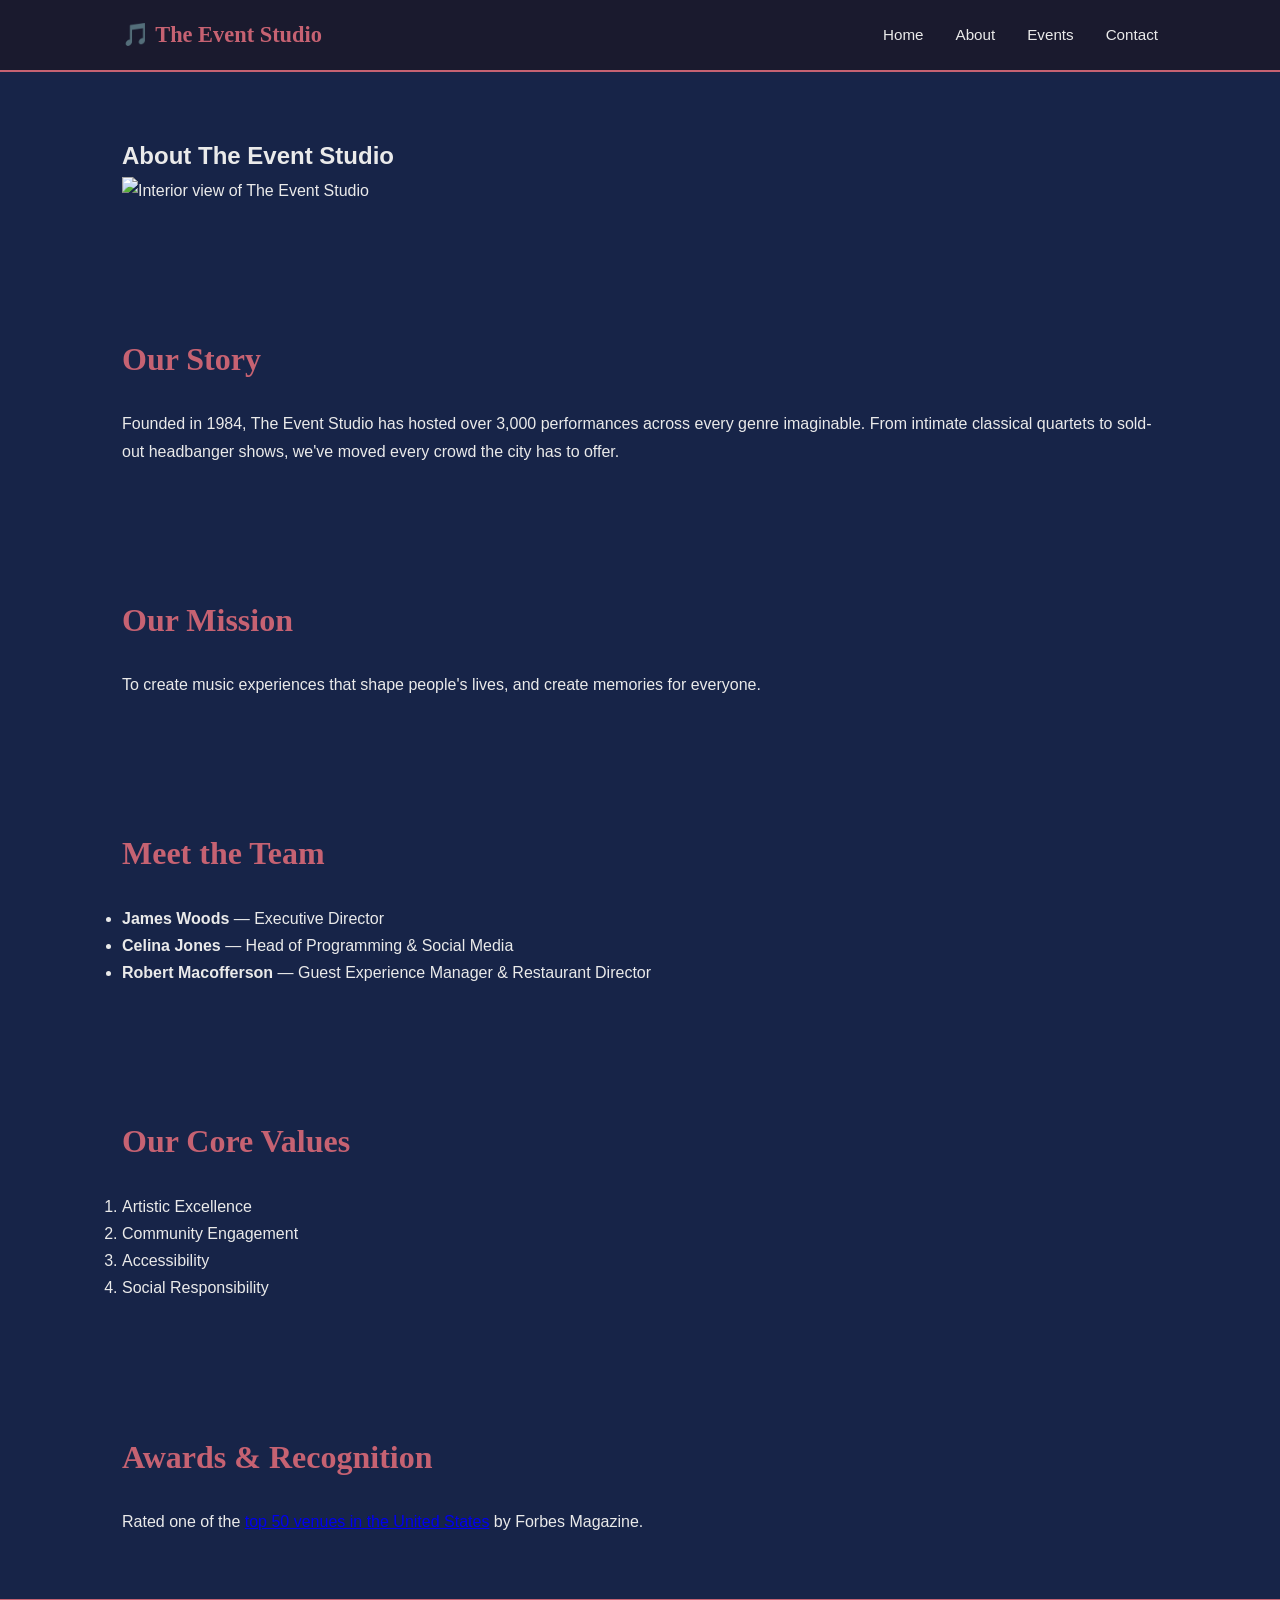
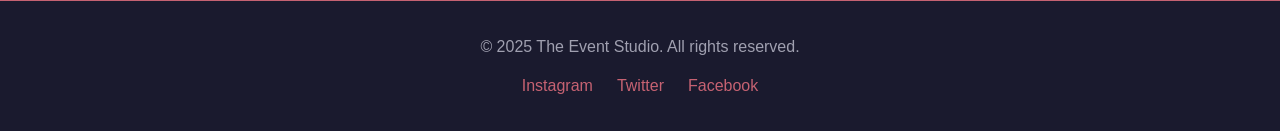
==== about.html @ 07dc0493 "added interior event studio photo and also social links css to footer" ====
<!DOCTYPE html>
<html lang="en">
<head>
  <meta charset="UTF-8" />
  <meta name="viewport" content="width=device-width, initial-scale=1.0" />
  <title>The Event Studio — Home</title>
  <link rel="stylesheet" href="styles.css" />
</head>
<body>

    <!-- Navigation -->
    <header>
    <nav>
      <div class="logo">🎵 The Event Studio</div>
      <ul class="nav-links">
        <li><a href="index.html">Home</a></li>
        <li><a href="about.html">About</a></li>
        <li><a href="events.html">Events</a></li>
        <li><a href="events.html#contact">Contact</a></li>  
      </ul>
    </nav>
  </header>

  <main>

   <!-- About Hero Section -->
    <section id="about-hero">
    <h1>About The Event Studio</h1>
    <img src="images/interior.html" alt="Interior view of The Event Studio" width="800" />
   </section>

   <!-- Our Story Section -->
   <section id="history">
    <h2>Our Story</h2>
    <p>Founded in 1984, The Event Studio has hosted over 3,000 performances across every genre imaginable. From intimate classical quartets to sold-out headbanger shows, we've moved every crowd the city has to offer.</p>
   </section>

   <!-- Mission Section -->
   <section id="mission">
    <h2>Our Mission</h2>
    <p>To create music experiences that shape people's lives, and create memories for everyone.</p>
  </section>

    <!-- Team Section -->
    <section id="team">
    <h2>Meet the Team</h2>
    <ul>
      <li><strong>James Woods</strong> — Executive Director</li>
      <li><strong>Celina Jones</strong> — Head of Programming & Social Media</li>
      <li><strong>Robert Macofferson</strong> — Guest Experience Manager & Restaurant Director</li>
    </ul>
  </section>

  <!-- Core Values Section -->
  <section id="values">
    <h2>Our Core Values</h2>
    <ol>
      <li>Artistic Excellence</li>
      <li>Community Engagement</li>
      <li>Accessibility</li>
      <li>Social Responsibility</li>
    </ol>
  </section>

  <!-- Awards & Recognition Section -->
  <section>
    <h2>Awards & Recognition</h2>
    <p>Rated one of the <a href="https://www.forbes.com" target="_blank">top 50 venues in the United States</a> by Forbes Magazine.</p>
  </section>

  </main>

    <!-- Footer -->
  <footer>
    <p>&copy; 2025 The Event Studio. All rights reserved.</p>
    <div class="social-links">
      <a href="https://instagram.com" target="_blank">Instagram</a>
      <a href="https://twitter.com" target="_blank">Twitter</a>
      <a href="https://facebook.com" target="_blank">Facebook</a>
    </div>
  </footer>

</body>
</html>
---- styles.css ----
*, *::before, *::after {
  box-sizing: border-box;
  margin: 0;
  padding: 0;
}

:root {
  --color-primary: #1a1a2e;    
  --color-accent: #c66272;     
  --color-bg: #172448;
  --color-surface: #0f3460;
  --color-text: #eaeaea;
  --color-muted: #a0a0b0;
  --font-heading: 'Georgia', serif;
  --font-body: 'Segoe UI', sans-serif;
  --radius: 8px;
  --max-width: 1100px;
}

body {
  font-family: var(--font-body);
  background-color: var(--color-bg);
  color: var(--color-text);
  line-height: 1.7;
}

header {
  background-color: var(--color-primary);
  position: sticky;
  top: 0;
  z-index: 100;
  border-bottom: 2px solid var(--color-accent);
}

nav {
  max-width: var(--max-width);
  margin: 0 auto;
  padding: 1rem 2rem;
  display: flex;           
  justify-content: space-between;
  align-items: center;
}   

.logo {
  font-family: var(--font-heading);
  font-size: 1.4rem;
  color: var(--color-accent);
  font-weight: bold;
}   

.nav-links {
  list-style: none;
  display: flex;
  gap: 2rem;
}

.nav-links a {
  color: var(--color-text);
  text-decoration: none;
  font-size: 0.95rem;
  transition: color 0.3s;
}

.nav-links a:hover {
  color: var(--color-accent);
}

#hero {
  background-image: url('images/hero-hq.webp');
  background-size: cover;
  background-position: center;
  min-height: 85vh;
  width: 100%;
  max-width: 100%;
  margin: 0;
  padding: 0;
  display: flex;
  align-items: center;
  justify-content: center;
  text-align: center;
  position: relative;
}


/* Dark overlay for better text contrast */
#hero::before {
  content: '';
  position: absolute;
  inset: 0;
  background: rgba(0, 0, 0, 0.55);
}

.hero-content {
  position: relative;   /* content sits above the overlay */
  z-index: 1;
  padding: 2rem;
}

.hero-content h1 {
  font-family: var(--font-heading);
  font-size: clamp(2rem, 5vw, 4rem);  /* responsive font size */
  margin-bottom: 1rem;
}

.hero-content p {
  font-size: 1.25rem;
  color: var(--color-muted);
  margin-bottom: 2rem;
}

.btn {
  display: inline-block;
  padding: 0.75rem 2rem;
  background-color: var(--color-accent);
  color: #fff;
  text-decoration: none;
  border: none;
  border-radius: var(--radius);
  font-size: 1rem;
  cursor: pointer;
  transition: background-color 0.3s, transform 0.2s;
}

.btn:hover {
  background-color: #c73652;
  transform: translateY(-2px);   /* lift effect on hover */
}

.btn-outline {
  background-color: transparent;
  border: 2px solid var(--color-accent);
  color: var(--color-accent);
}

.btn-outline:hover {
  background-color: var(--color-accent);
  color: #fff;
}

section {
  max-width: var(--max-width);
  margin: 0 auto;
  padding: 4rem 2rem;
}

section h2 {
  font-family: var(--font-heading);
  font-size: 2rem;
  margin-bottom: 1.5rem;
  color: var(--color-accent);
}

.event-list {
  list-style: none;
  display: flex;
  flex-direction: column;
  gap: 0.75rem;
  margin-bottom: 2rem;
}

.event-list li {
  background-color: var(--color-surface);
  padding: 1rem 1.5rem;
  border-radius: var(--radius);
  border-left: 4px solid var(--color-accent);
  transition: transform 0.2s;
}

.event-list li:hover {
  transform: translateX(6px);
}

table {
  width: 100%;
  border-collapse: collapse;
  margin-top: 1rem;
}

th, td {
  padding: 0.85rem 1.25rem;
  text-align: left;
  border-bottom: 1px solid var(--color-surface);
}

th {
  background-color: var(--color-accent);
  color: #fff;
  font-weight: bold;
}

tr:nth-child(even) {
  background-color: rgba(255, 255, 255, 0.04);
}

tr:hover {
  background-color: rgba(233, 69, 96, 0.1);  
}

form {
  display: flex;
  flex-direction: column;
  gap: 1rem;
  max-width: 600px;
  justify-content: center;
}

label {
  font-size: 0.9rem;
  color: var(--color-muted);
}

input, textarea {
  width: 100%;
  padding: 0.75rem 1rem;
  background-color: var(--color-surface);
  border: 1px solid rgba(255,255,255,0.1);
  border-radius: var(--radius);
  color: var(--color-text);
  font-size: 1rem;
  transition: border-color 0.3s;
}

input:focus, textarea:focus {    
  outline: none;
  border-color: var(--color-accent);
}

footer {
  background-color: var(--color-primary);
  text-align: center;
  padding: 2rem;
  border-top: 2px solid var(--color-accent);
  color: var(--color-muted);
}


.social-links {
  display: flex;
  justify-content: center;
  gap: 1.5rem;
  margin-top: 0.75rem;
}

.social-links a {
  color: var(--color-accent);
  text-decoration: none;
  transition: opacity 0.3s;
}

.social-links a:hover {
  opacity: 0.7;
}
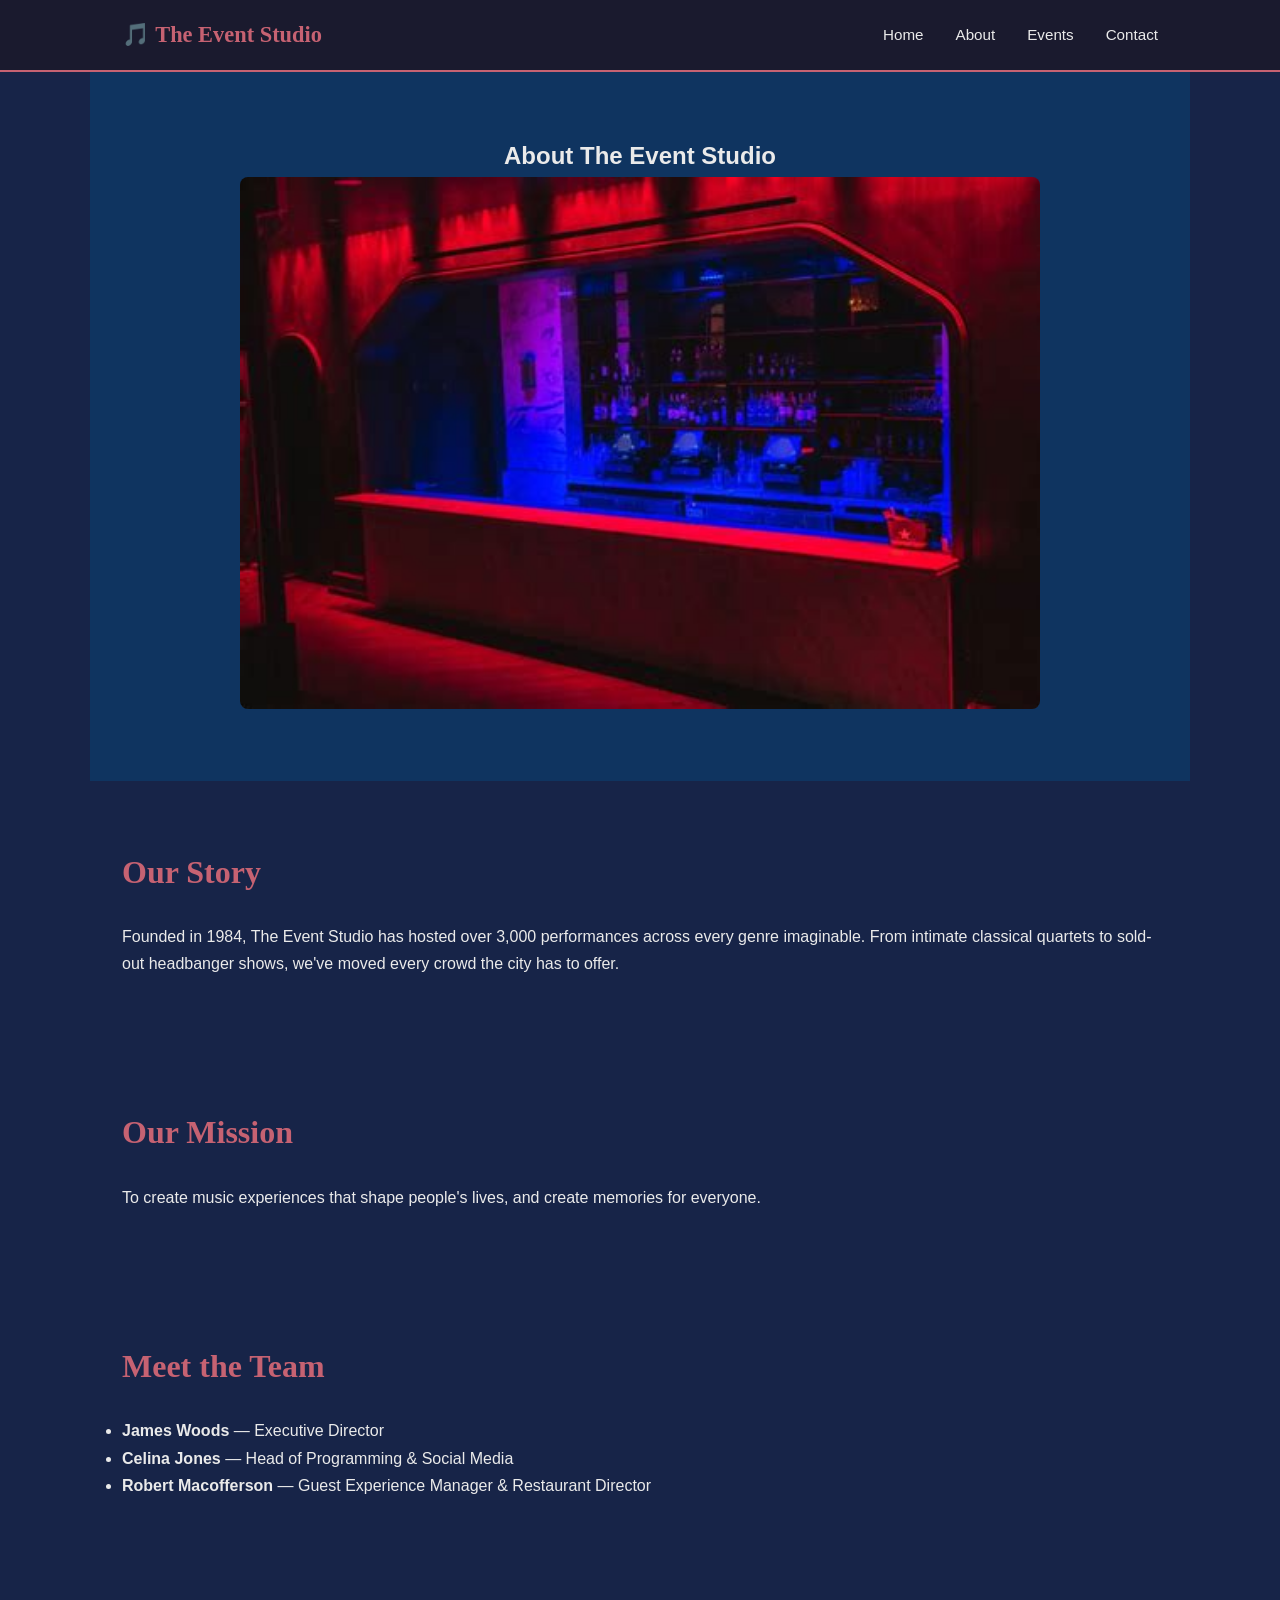
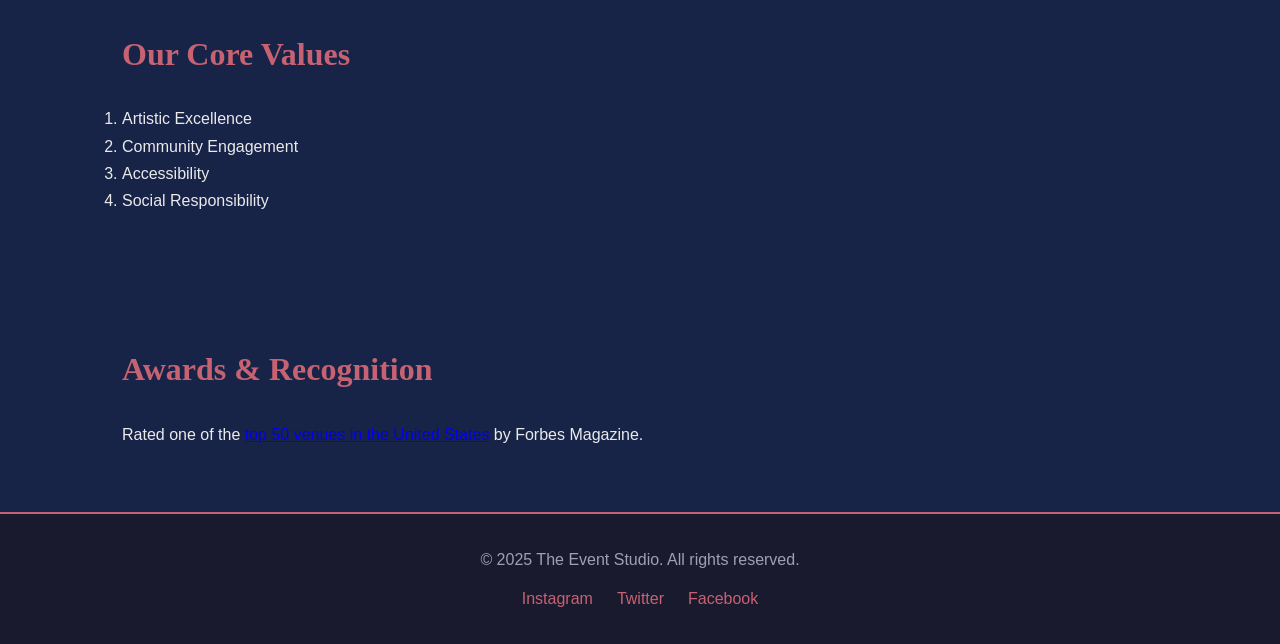
==== commit 090c97e5: "added hamburger button" ====
--- a/about.html
+++ b/about.html
@@ -12,6 +12,13 @@
     <header>
     <nav>
       <div class="logo">🎵 The Event Studio</div>
+
+    <button class="ham-btn" id="ham-btn" aria-label="Toggle navigation" aria-expanded="false">
+      <span></span>
+      <span></span>
+      <span></span>
+    </button>
+
       <ul class="nav-links">
         <li><a href="index.html">Home</a></li>
         <li><a href="about.html">About</a></li>
@@ -26,7 +33,7 @@
    <!-- About Hero Section -->
     <section id="about-hero">
     <h1>About The Event Studio</h1>
-    <img src="images/interior.html" alt="Interior view of The Event Studio" width="800" />
+    <img src="images/interior.jpg" alt="Interior view of The Event Studio" width="800" />
    </section>
 
    <!-- Our Story Section -->
--- a/styles.css
+++ b/styles.css
@@ -65,6 +65,27 @@
   color: var(--color-accent);
 }
 
+.ham-btn {
+  display: none;
+  flex-direction: column;
+  justify-content: center;
+  gap: 5px;
+  background: none;
+  border: none;
+  cursor: pointer;
+  padding: 6px;
+}
+
+.ham-btn span {
+  display: block;
+  width: 24px;
+  height: 2px;
+  background-color: var(--color-text);
+  border-radius: 2px;
+  transition: transform 0.3s ease, opacity 0.3s ease;
+}
+
+
 #hero {
   background-image: url('images/hero-hq.webp');
   background-size: cover;
@@ -102,6 +123,18 @@
   margin-bottom: 1rem;
 }
 
+#about-hero {
+  background-color: var(--color-surface);
+  padding: 4rem 2rem;
+  text-align: center;
+}
+
+#about-hero img {
+  max-width: 100%;
+  height: auto;
+  border-radius: var(--radius);
+}
+
 .hero-content p {
   font-size: 1.25rem;
   color: var(--color-muted);
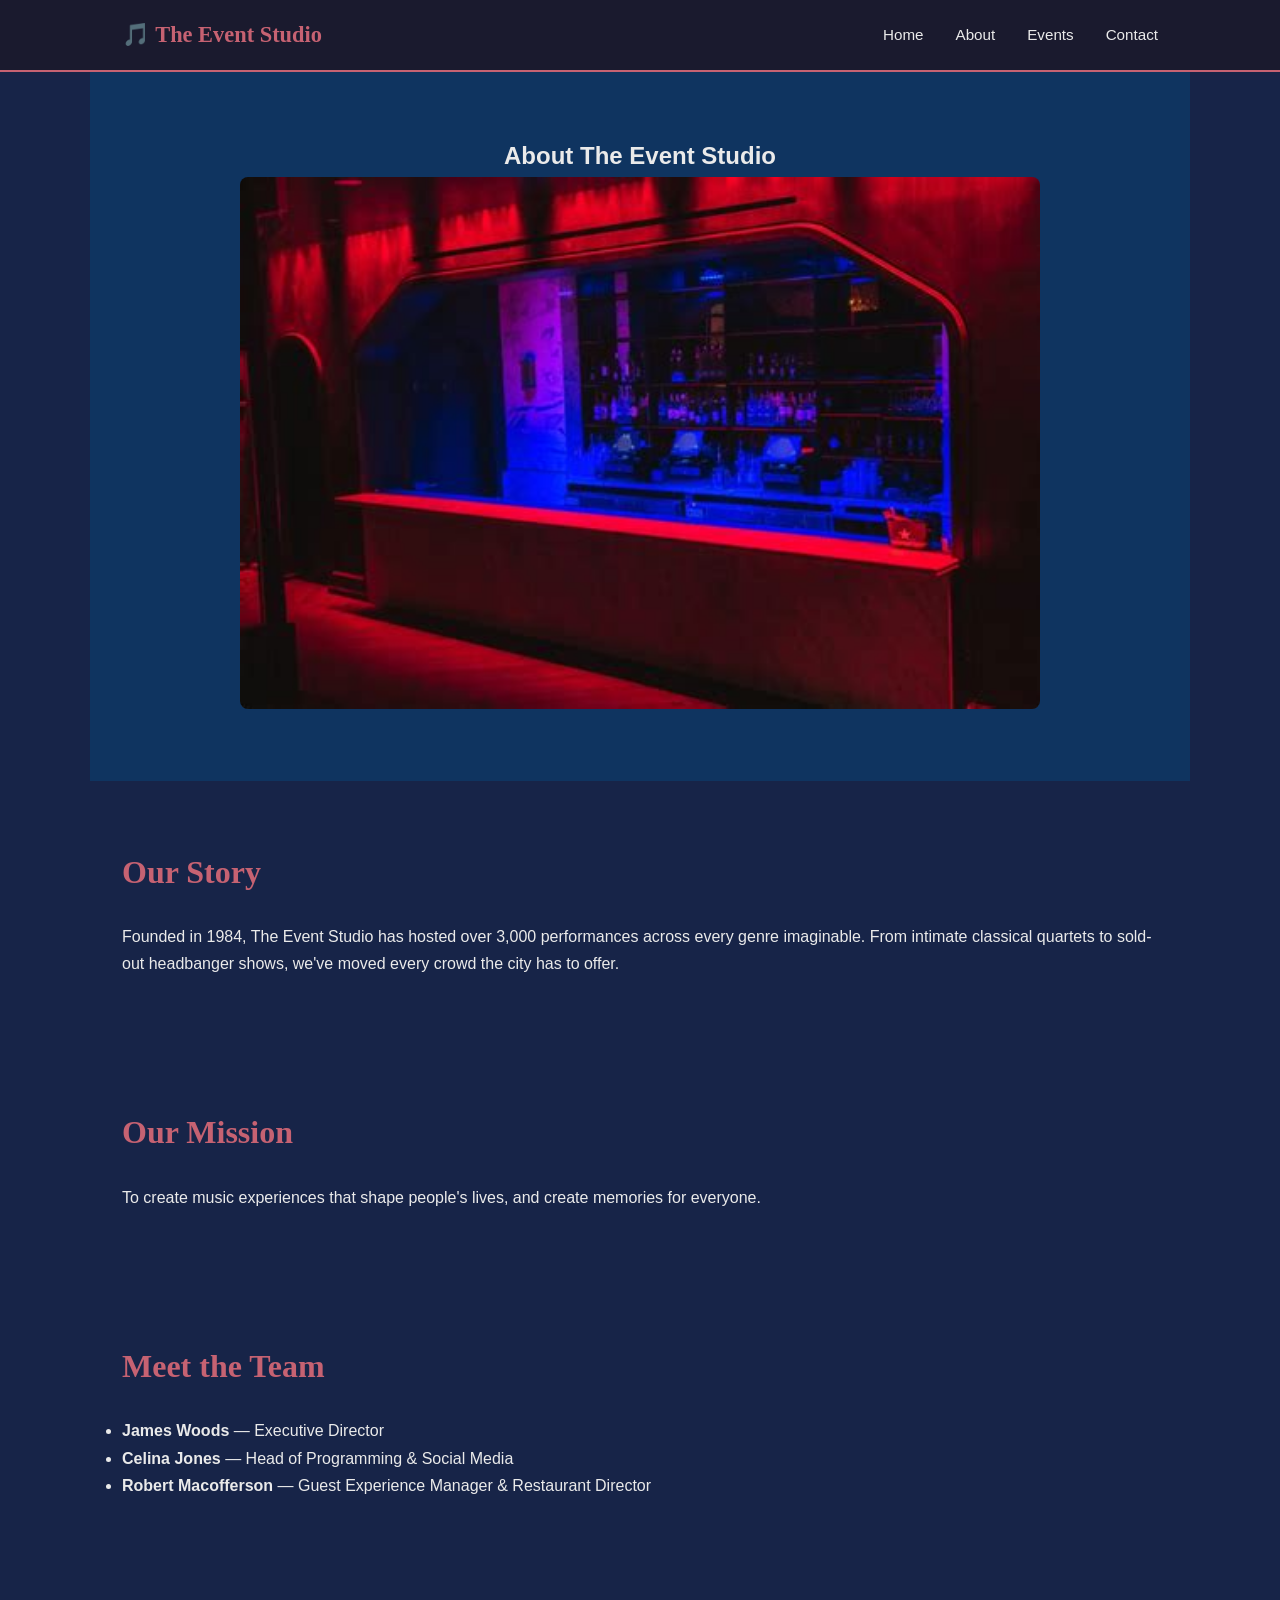
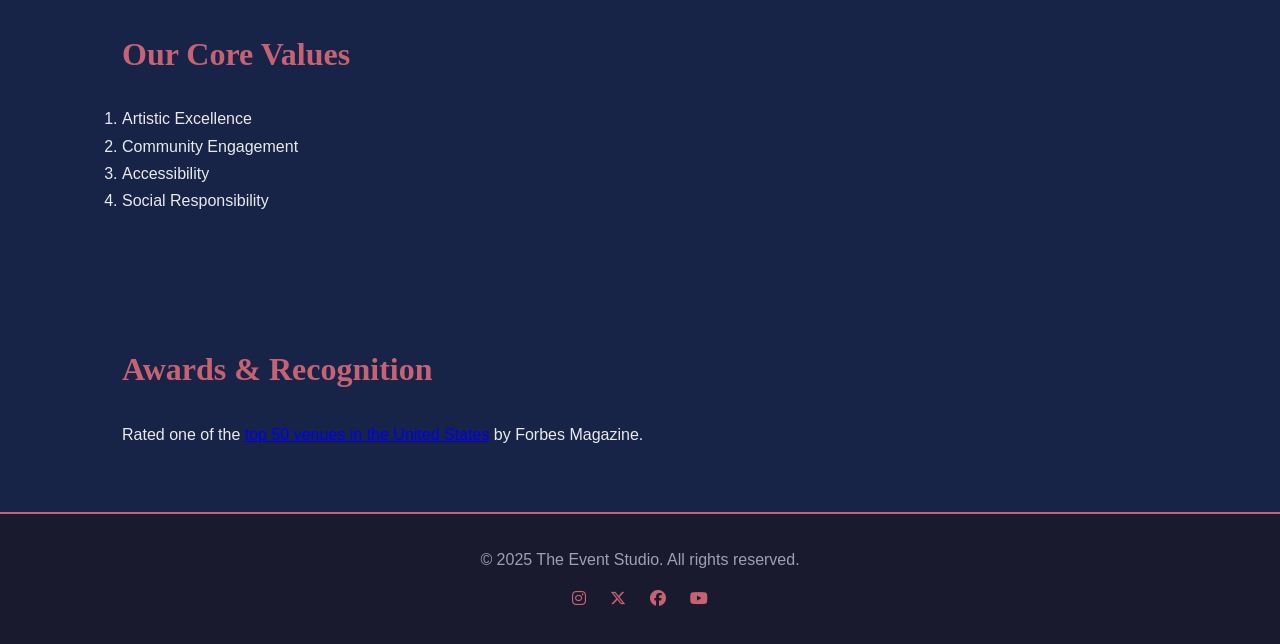
==== commit 9fbbd821: "updated footer links" ====
--- a/about.html
+++ b/about.html
@@ -5,6 +5,7 @@
   <meta name="viewport" content="width=device-width, initial-scale=1.0" />
   <title>The Event Studio — Home</title>
   <link rel="stylesheet" href="styles.css" />
+  <link rel="stylesheet" href="https://cdnjs.cloudflare.com/ajax/libs/font-awesome/6.4.0/css/all.min.css" />
 </head>
 <body>
 
@@ -81,11 +82,21 @@
   <footer>
     <p>&copy; 2025 The Event Studio. All rights reserved.</p>
     <div class="social-links">
-      <a href="https://instagram.com" target="_blank">Instagram</a>
-      <a href="https://twitter.com" target="_blank">Twitter</a>
-      <a href="https://facebook.com" target="_blank">Facebook</a>
+      <a href="https://instagram.com" target="_blank" aria-label="Instagram">
+      <i class="fa-brands fa-instagram"></i>
+    </a>
+    <a href="https://twitter.com" target="_blank" aria-label="Twitter">
+      <i class="fa-brands fa-x-twitter"></i>
+    </a>
+    <a href="https://facebook.com" target="_blank" aria-label="Facebook">
+      <i class="fa-brands fa-facebook"></i>
+    </a>
+    <a href="https://youtube.com" target="_blank" aria-label="YouTube">
+      <i class="fa-brands fa-youtube"></i>
+    </a>
     </div>
   </footer>
 
+    <script src="script.js"></script>
 </body>
 </html>
--- a/styles.css
+++ b/styles.css
@@ -85,6 +85,16 @@
   transition: transform 0.3s ease, opacity 0.3s ease;
 }
 
+.ham-btn.open span:nth-child(1) {
+  transform: translateY(7px) rotate(45deg);
+}
+.ham-btn.open span:nth-child(2) {
+  opacity: 0;
+}
+.ham-btn.open span:nth-child(3) {
+  transform: translateY(-7px) rotate(-45deg);
+}
+
 
 #hero {
   background-image: url('images/hero-hq.webp');
@@ -283,3 +293,96 @@
 .social-links a:hover {
   opacity: 0.7;
 }
+
+@media (max-width: 900px) {
+  .ham-btn {
+    display: flex;  
+  }
+
+  .nav-links {
+    display: none;          
+    flex-direction: column;
+    width: 100%;
+    background-color: var(--color-surface);
+    padding: 1rem 2rem 1.5rem;
+    gap: 0.25rem;
+  }
+
+  .nav-links.open {
+    display: flex;            
+  }
+
+  .nav-links li {
+    border-bottom: 1px solid rgba(255, 255, 255, 0.07);
+  }
+
+  .nav-links li:last-child {
+    border-bottom: none;
+  }
+
+  .nav-links a {
+    display: block;
+    padding: 0.6rem 0;
+    font-size: 1rem;
+  }
+
+  .hero-content h1 {
+    font-size: clamp(1.8rem, 4vw, 3rem);
+  }
+
+  section {
+    padding: 3rem 1.5rem;
+  }
+
+  th, td {
+    padding: 0.7rem 1rem;
+  }
+}
+
+@media (max-width: 600px) {
+  nav {
+    padding: 0.85rem 1rem;    
+  }
+
+  .logo {
+    font-size: 1.1rem;
+  }
+
+  .hero-content h1 {
+    font-size: 1.75rem;
+  }
+
+  .hero-content p {
+    font-size: 1rem;
+  }
+
+  section {
+    padding: 2rem 1rem;
+  }
+
+  section h2 {
+    font-size: 1.5rem;
+  }
+
+  table {
+    font-size: 0.8rem;
+    display: block;
+    overflow-x: auto;
+    white-space: nowrap;
+  }
+
+  th, td {
+    padding: 0.55rem 0.75rem;
+  }
+
+  .btn {
+    width: 100%;
+    text-align: center;
+  }
+
+  form {
+    max-width: 100%;
+  }
+}
+
+
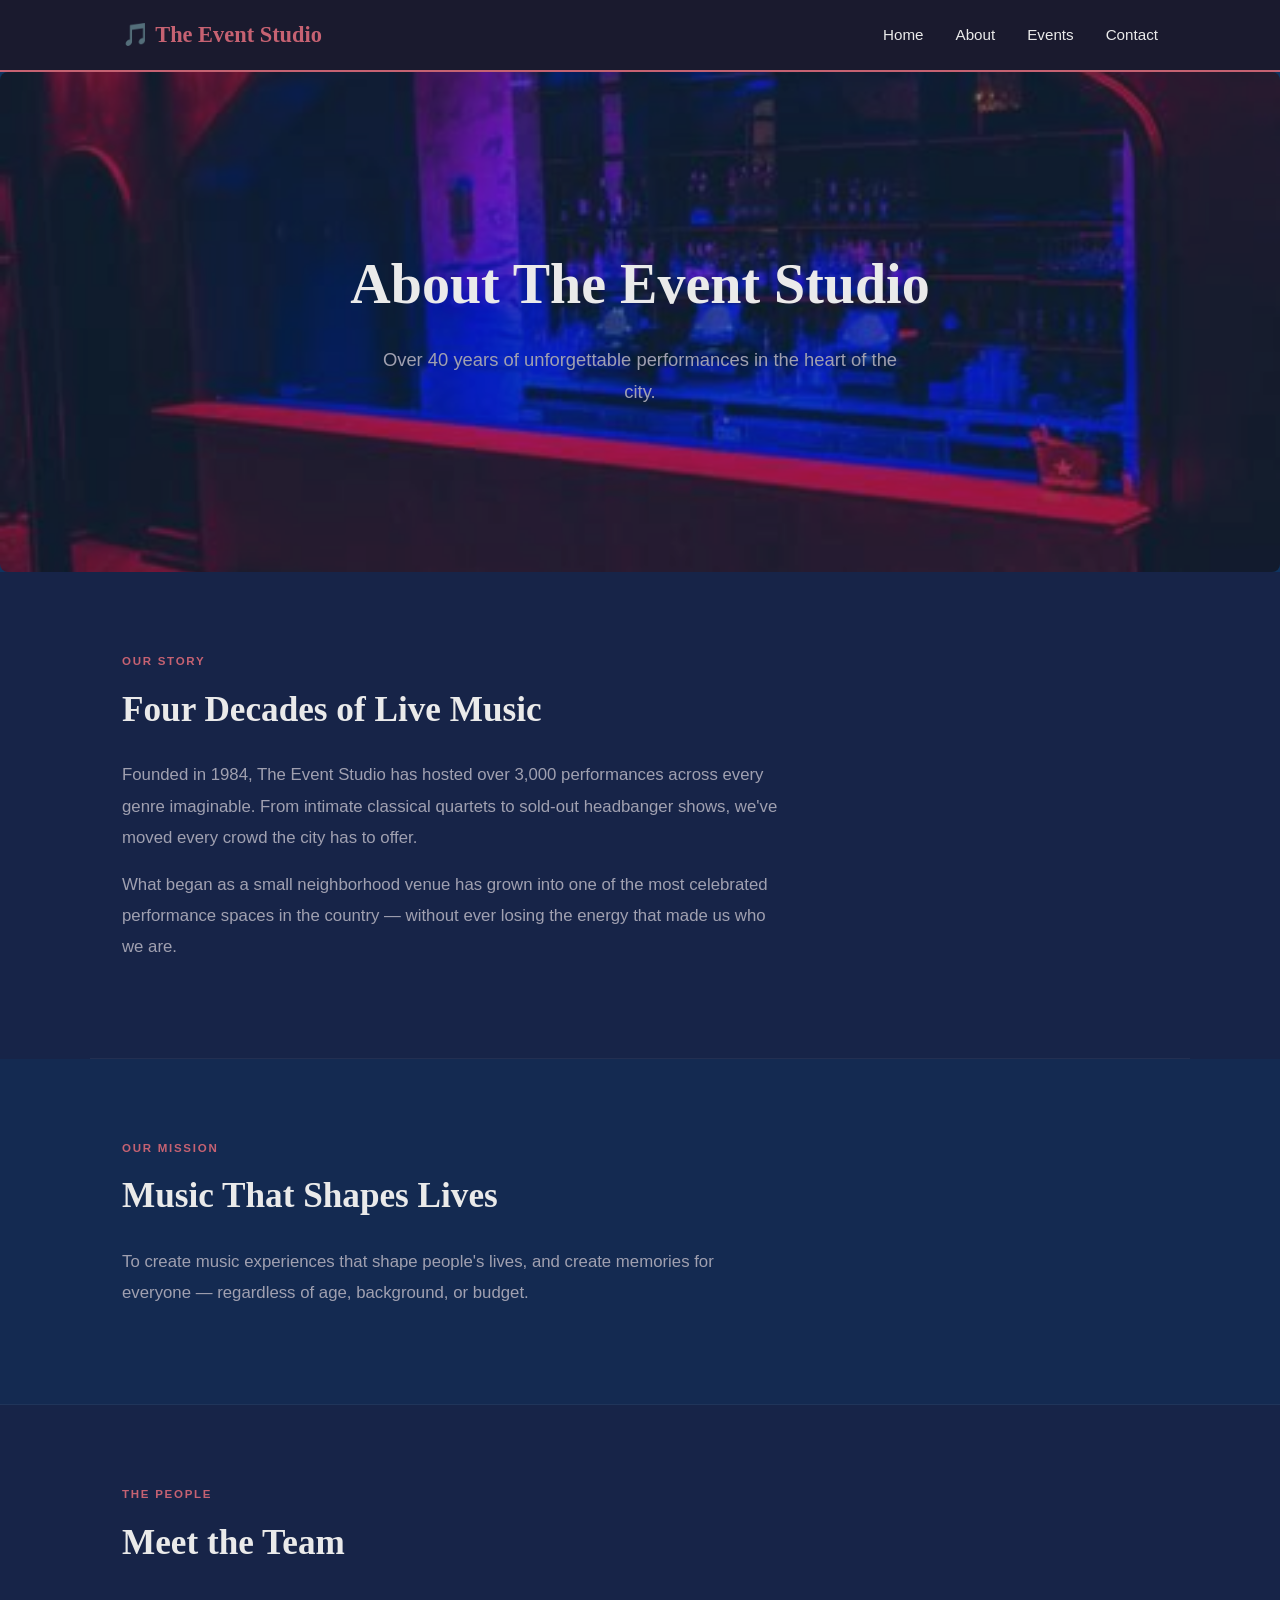
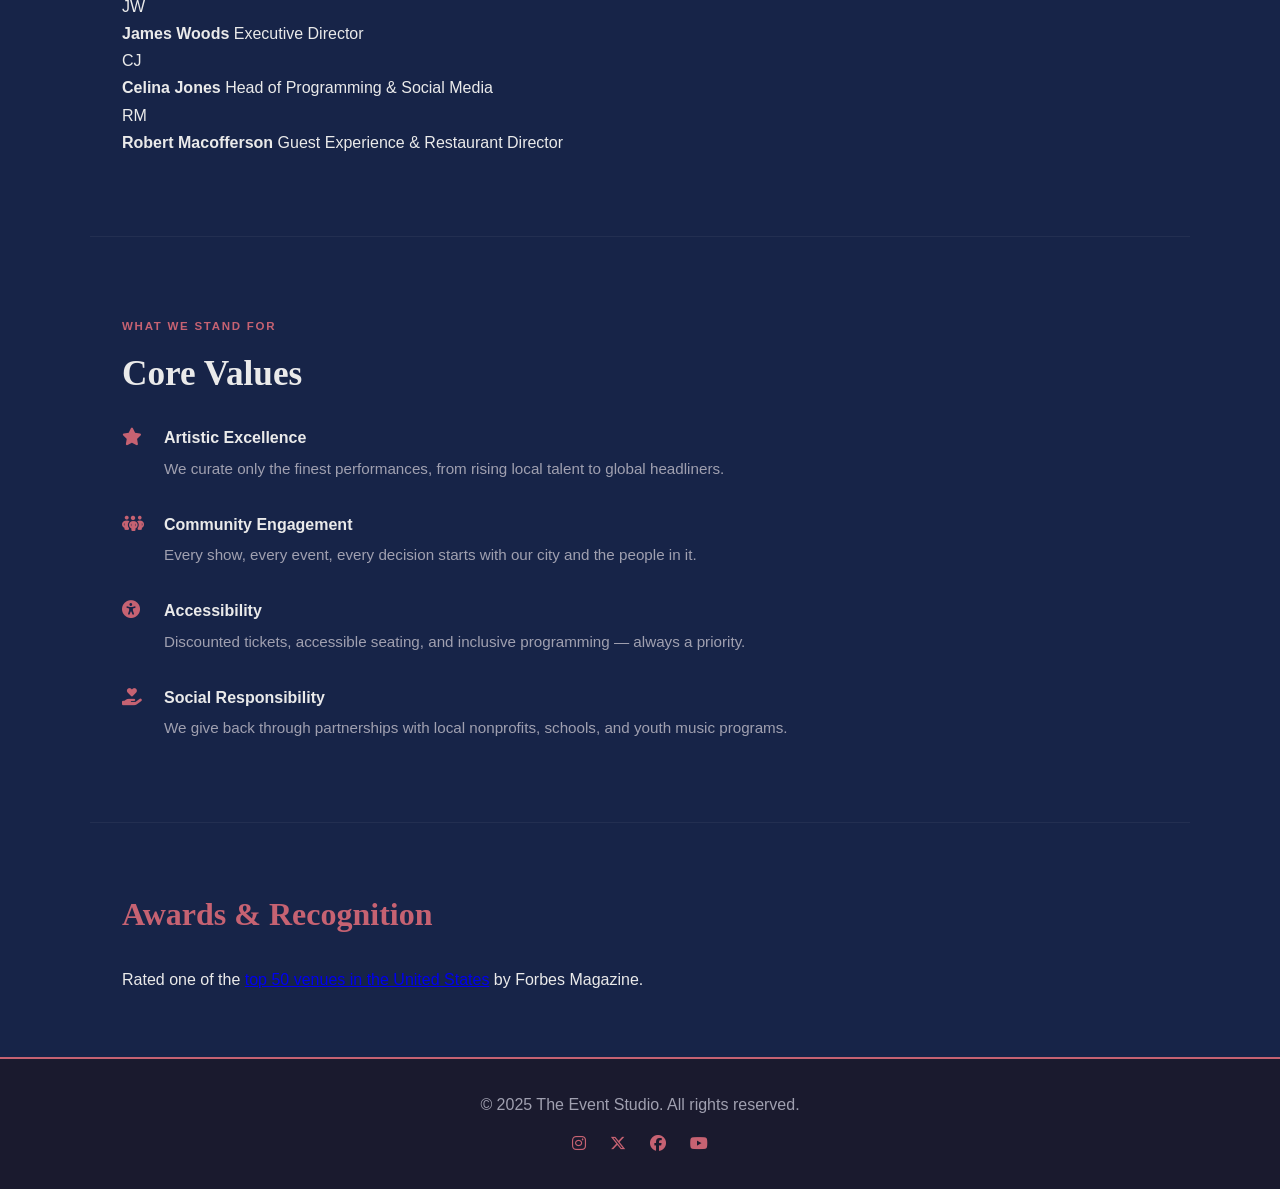
==== commit b2fdba7b: "added about css and html and events page html updates (buttons)" ====
--- a/about.html
+++ b/about.html
@@ -33,42 +33,87 @@
 
    <!-- About Hero Section -->
     <section id="about-hero">
-    <h1>About The Event Studio</h1>
-    <img src="images/interior.jpg" alt="Interior view of The Event Studio" width="800" />
-   </section>
+    <div class="about-hero-text">
+      <h1>About The Event Studio</h1>
+      <p class="about-subtitle">Over 40 years of unforgettable performances in the heart of the city.</p>
+    </div>
+    <img src="images/interior.jpg" alt="Interior view of The Event Studio" />
+    </section>
+
 
    <!-- Our Story Section -->
-   <section id="history">
-    <h2>Our Story</h2>
+   <section id="history" class="about-section">
+    <div class="about-label">Our Story</div>
+    <h2>Four Decades of Live Music</h2>
     <p>Founded in 1984, The Event Studio has hosted over 3,000 performances across every genre imaginable. From intimate classical quartets to sold-out headbanger shows, we've moved every crowd the city has to offer.</p>
+    <p>What began as a small neighborhood venue has grown into one of the most celebrated performance spaces in the country — without ever losing the energy that made us who we are.</p>
    </section>
 
    <!-- Mission Section -->
-   <section id="mission">
-    <h2>Our Mission</h2>
-    <p>To create music experiences that shape people's lives, and create memories for everyone.</p>
-  </section>
+   <section id="mission" class="about-section about-section--accent">
+    <div class="about-label">Our Mission</div>
+    <h2>Music That Shapes Lives</h2>
+    <p>To create music experiences that shape people's lives, and create memories for everyone — regardless of age, background, or budget.</p>
+   </section>
 
     <!-- Team Section -->
-    <section id="team">
+    <section id="team" class="about-section">
+    <div class="about-label">The People</div>
     <h2>Meet the Team</h2>
-    <ul>
-      <li><strong>James Woods</strong> — Executive Director</li>
-      <li><strong>Celina Jones</strong> — Head of Programming & Social Media</li>
-      <li><strong>Robert Macofferson</strong> — Guest Experience Manager & Restaurant Director</li>
-    </ul>
+    <div class="team-grid">
+      <div class="team-card">
+        <div class="team-avatar">JW</div>
+        <strong>James Woods</strong>
+        <span>Executive Director</span>
+      </div>
+      <div class="team-card">
+        <div class="team-avatar">CJ</div>
+        <strong>Celina Jones</strong>
+        <span>Head of Programming & Social Media</span>
+      </div>
+      <div class="team-card">
+        <div class="team-avatar">RM</div>
+        <strong>Robert Macofferson</strong>
+        <span>Guest Experience & Restaurant Director</span>
+      </div>
+    </div>
   </section>
 
   <!-- Core Values Section -->
-  <section id="values">
-    <h2>Our Core Values</h2>
-    <ol>
-      <li>Artistic Excellence</li>
-      <li>Community Engagement</li>
-      <li>Accessibility</li>
-      <li>Social Responsibility</li>
+  <section id="values" class="about-section">
+    <div class="about-label">What We Stand For</div>
+    <h2>Core Values</h2>
+    <ol class="values-list">
+      <li>
+        <i class="fa-solid fa-star"></i>
+        <div>
+          <strong>Artistic Excellence</strong>
+          <p>We curate only the finest performances, from rising local talent to global headliners.</p>
+        </div>
+      </li>
+      <li>
+        <i class="fa-solid fa-people-group"></i>
+        <div>
+          <strong>Community Engagement</strong>
+          <p>Every show, every event, every decision starts with our city and the people in it.</p>
+        </div>
+      </li>
+      <li>
+        <i class="fa-solid fa-universal-access"></i>
+        <div>
+          <strong>Accessibility</strong>
+          <p>Discounted tickets, accessible seating, and inclusive programming — always a priority.</p>
+        </div>
+      </li>
+      <li>
+        <i class="fa-solid fa-hand-holding-heart"></i>
+        <div>
+          <strong>Social Responsibility</strong>
+          <p>We give back through partnerships with local nonprofits, schools, and youth music programs.</p>
+        </div>
+      </li>
     </ol>
-  </section>
+    </section>
 
   <!-- Awards & Recognition Section -->
   <section>
--- a/styles.css
+++ b/styles.css
@@ -339,6 +339,129 @@
   }
 }
 
+#about-hero {
+  padding: 0;
+  max-width: 100%;
+  position: relative;
+  text-align: center;
+  background-color: var(--color-surface);
+}
+
+#about-hero img {
+  width: 100%;
+  max-height: 500px;
+  object-fit: cover;
+  display: block;
+  opacity: 0.6;
+}
+
+.about-hero-text {
+  position: absolute;
+  inset: 0;
+  display: flex;
+  flex-direction: column;
+  align-items: center;
+  justify-content: center;
+  padding: 2rem;
+  z-index: 1;
+}
+
+.about-hero-text h1 {
+  font-family: var(--font-heading);
+  font-size: clamp(2rem, 5vw, 3.5rem);
+  margin-bottom: 0.75rem;
+  color: var(--color-text);
+}
+
+.about-subtitle {
+  font-size: 1.15rem;
+  color: var(--color-muted);
+  max-width: 540px;
+}
+
+.about-section {
+  max-width: var(--max-width);
+  margin: 0 auto;
+  padding: 5rem 2rem;
+  border-bottom: 1px solid rgba(255, 255, 255, 0.05);
+}
+
+.about-section--accent {
+  background-color: rgba(15, 52, 96, 0.4);
+  max-width: 100%;
+  padding-left: calc((100% - var(--max-width)) / 2 + 2rem);
+  padding-right: calc((100% - var(--max-width)) / 2 + 2rem);
+}
+
+.about-label {
+  font-size: 0.72rem;
+  text-transform: uppercase;
+  letter-spacing: 0.15em;
+  color: var(--color-accent);
+  font-weight: bold;
+  margin-bottom: 0.5rem;
+}
+
+.about-section h2 {
+  font-family: var(--font-heading);
+  font-size: clamp(1.6rem, 3vw, 2.2rem);
+  color: var(--color-text);
+  margin-bottom: 1.25rem;
+}
+
+.about-section p {
+  font-size: 1.05rem;
+  color: var(--color-muted);
+  max-width: 660px;
+  line-height: 1.85;
+  margin-bottom: 1rem;
+}
+
+.about-section a {
+  color: var(--color-accent);
+  text-decoration: underline;
+}
+
+/* VALUES LIST */
+.values-list {
+  list-style: none;
+  display: flex;
+  flex-direction: column;
+  gap: 1.75rem;
+  margin-top: 1.25rem;
+  padding: 0;
+}
+
+.values-list li {
+  display: flex;
+  align-items: flex-start;
+  gap: 1.25rem;
+  background: none;
+  border: none;
+  padding: 0;
+}
+
+.values-list i {
+  color: var(--color-accent);
+  font-size: 1.1rem;
+  margin-top: 0.25rem;
+  width: 22px;
+  flex-shrink: 0;
+}
+
+.values-list strong {
+  display: block;
+  font-size: 1rem;
+  color: var(--color-text);
+  margin-bottom: 0.2rem;
+}
+
+.values-list p {
+  margin: 0;
+  font-size: 0.95rem;
+  max-width: 100%;
+}
+
 @media (max-width: 600px) {
   nav {
     padding: 0.85rem 1rem;    
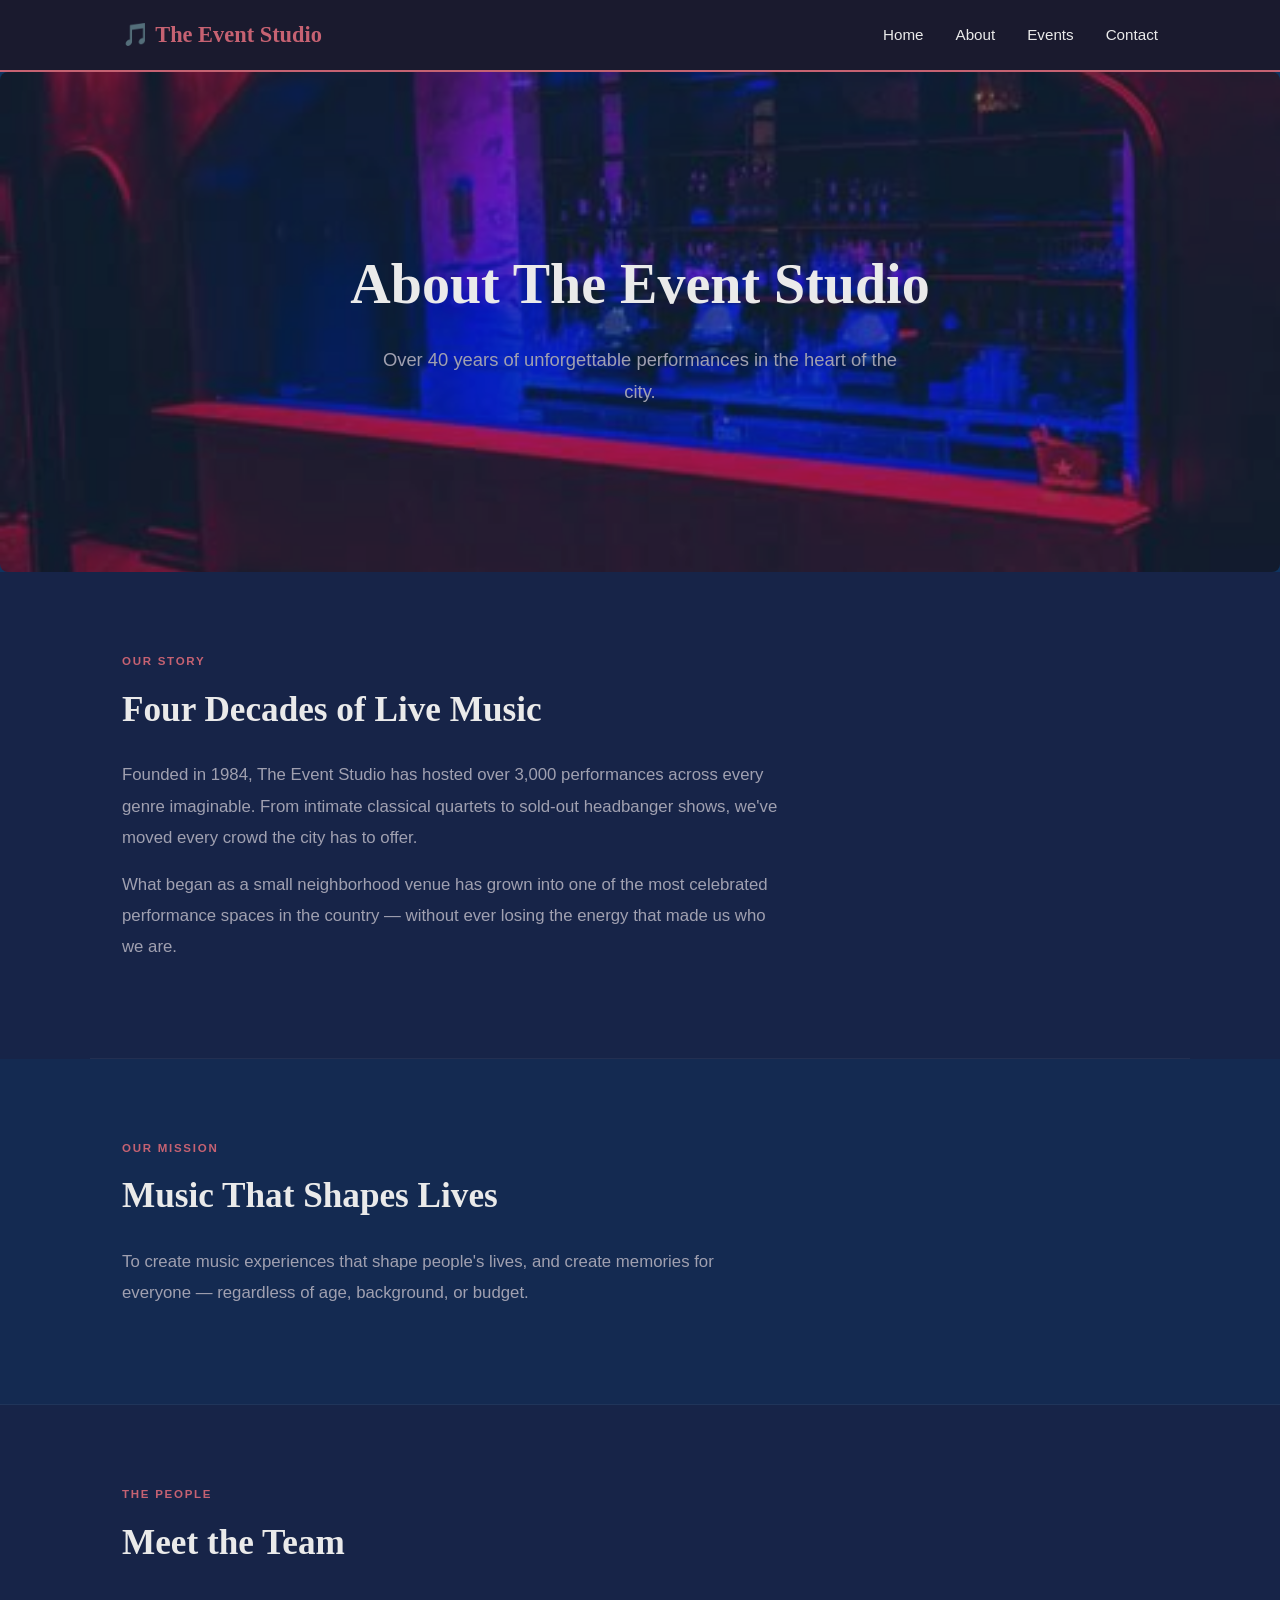
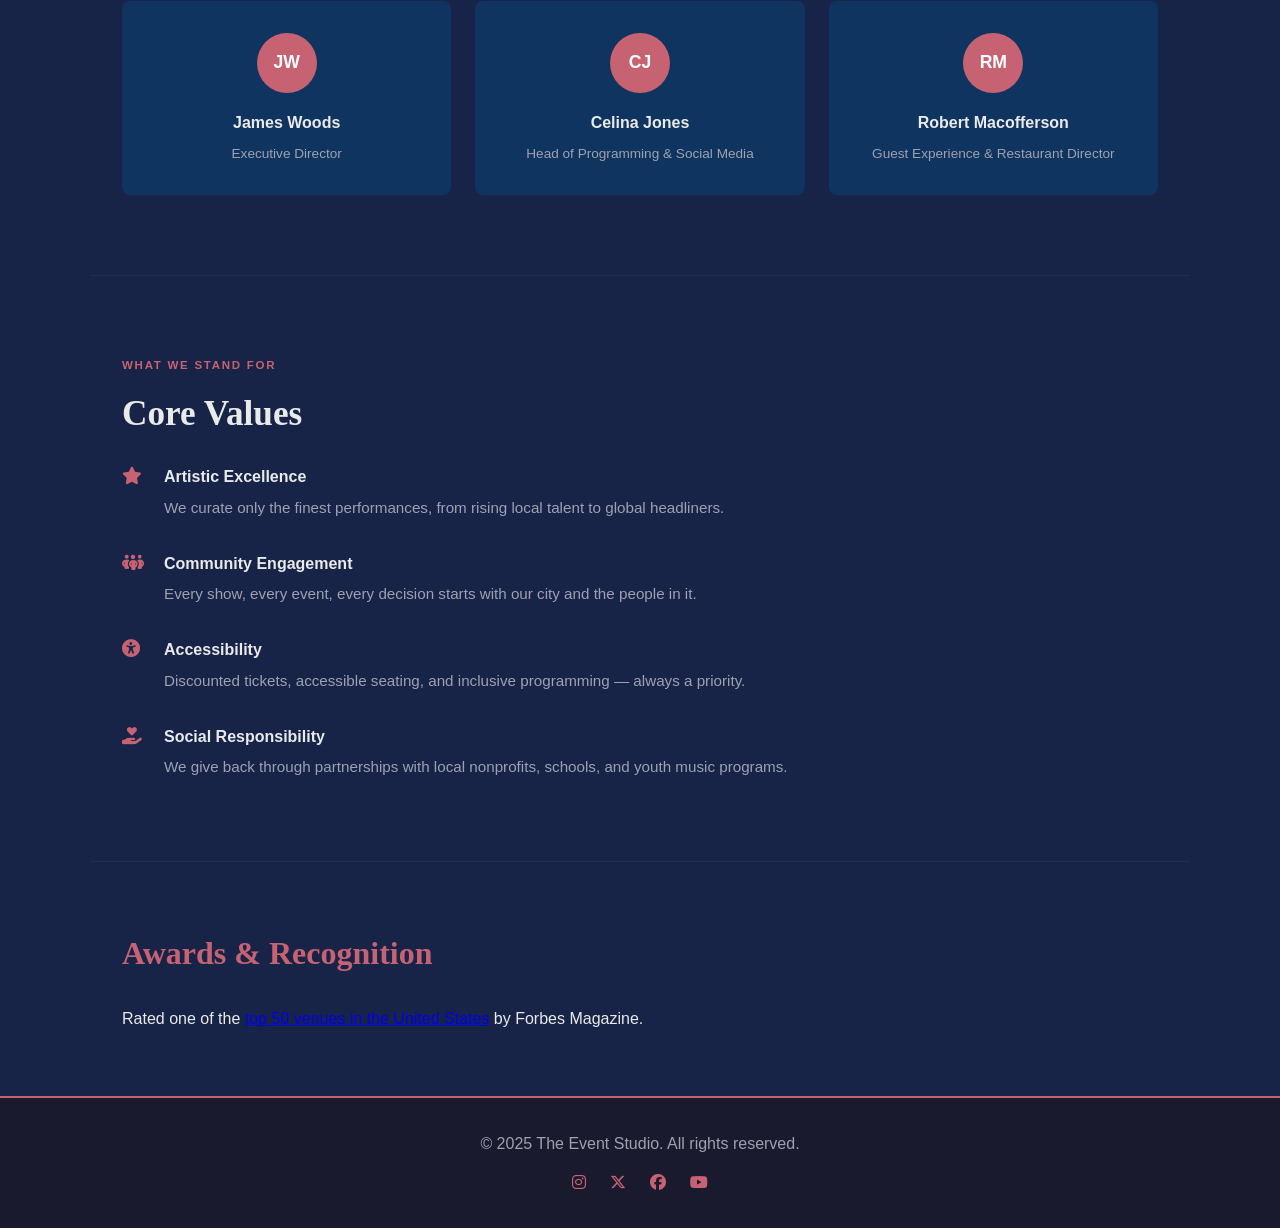
==== commit 642f3b90: "updated team section css and reverted social icons" ====
--- a/about.html
+++ b/about.html
@@ -5,7 +5,7 @@
   <meta name="viewport" content="width=device-width, initial-scale=1.0" />
   <title>The Event Studio — Home</title>
   <link rel="stylesheet" href="styles.css" />
-  <link rel="stylesheet" href="https://cdnjs.cloudflare.com/ajax/libs/font-awesome/6.4.0/css/all.min.css" />
+  <link rel="stylesheet" href="https://cdnjs.cloudflare.com/ajax/libs/font-awesome/6.5.0/css/all.min.css" />
 </head>
 <body>
 
--- a/styles.css
+++ b/styles.css
@@ -462,6 +462,79 @@
   max-width: 100%;
 }
 
+.team-grid {
+  display: grid;
+  grid-template-columns: repeat(auto-fit, minmax(200px, 1fr));
+  gap: 1.5rem;
+  margin-top: 1.75rem;
+}
+
+.team-card {
+  background-color: var(--color-surface);
+  border-radius: var(--radius);
+  padding: 2rem 1.5rem;
+  text-align: center;
+  display: flex;
+  flex-direction: column;
+  align-items: center;
+  gap: 0.5rem;
+}
+
+.team-avatar {
+  width: 60px;
+  height: 60px;
+  border-radius: 50%;
+  background-color: var(--color-accent);
+  color: #fff;
+  font-size: 1.1rem;
+  font-weight: bold;
+  display: flex;
+  align-items: center;
+  justify-content: center;
+  margin-bottom: 0.5rem;
+}
+
+.team-card strong {
+  font-size: 1rem;
+  color: var(--color-text);
+}
+
+.team-card span {
+  font-size: 0.85rem;
+  color: var(--color-muted);
+  line-height: 1.4;
+}
+
+
+
+nav {
+  flex-wrap: wrap;
+}
+
+.nav-links.open {
+  display: flex;
+  flex-direction: column;
+  width: 100%;
+  gap: 0;
+  padding: 0.5rem 0 1rem;
+  background-color: transparent;
+  border-top: 1px solid rgba(255, 255, 255, 0.08);
+  margin-top: 0.5rem;
+}
+
+.nav-links.open li {
+  border-bottom: 1px solid rgba(255, 255, 255, 0.06);
+}
+
+.nav-links.open li:last-child {
+  border-bottom: none;
+}
+
+.nav-links.open a {
+  display: block;
+  padding: 0.65rem 0;
+}
+
 @media (max-width: 600px) {
   nav {
     padding: 0.85rem 1rem;    
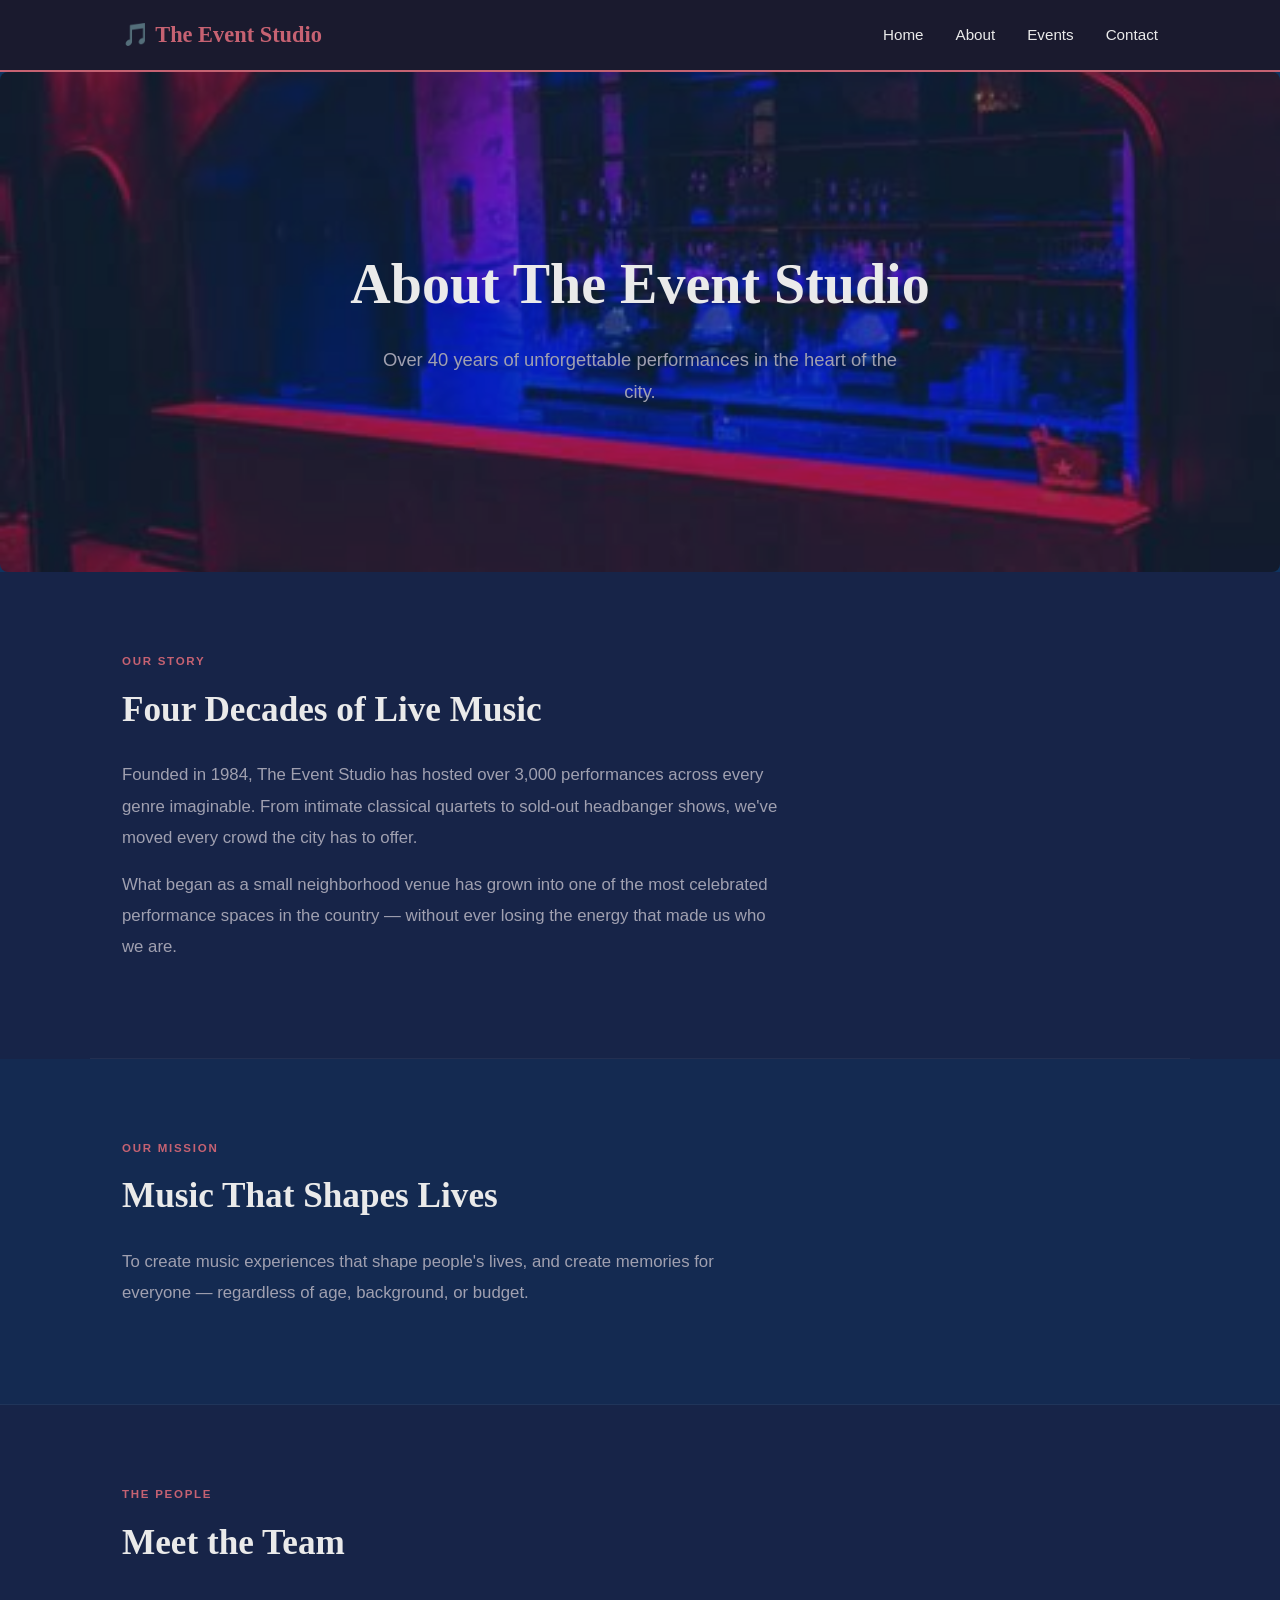
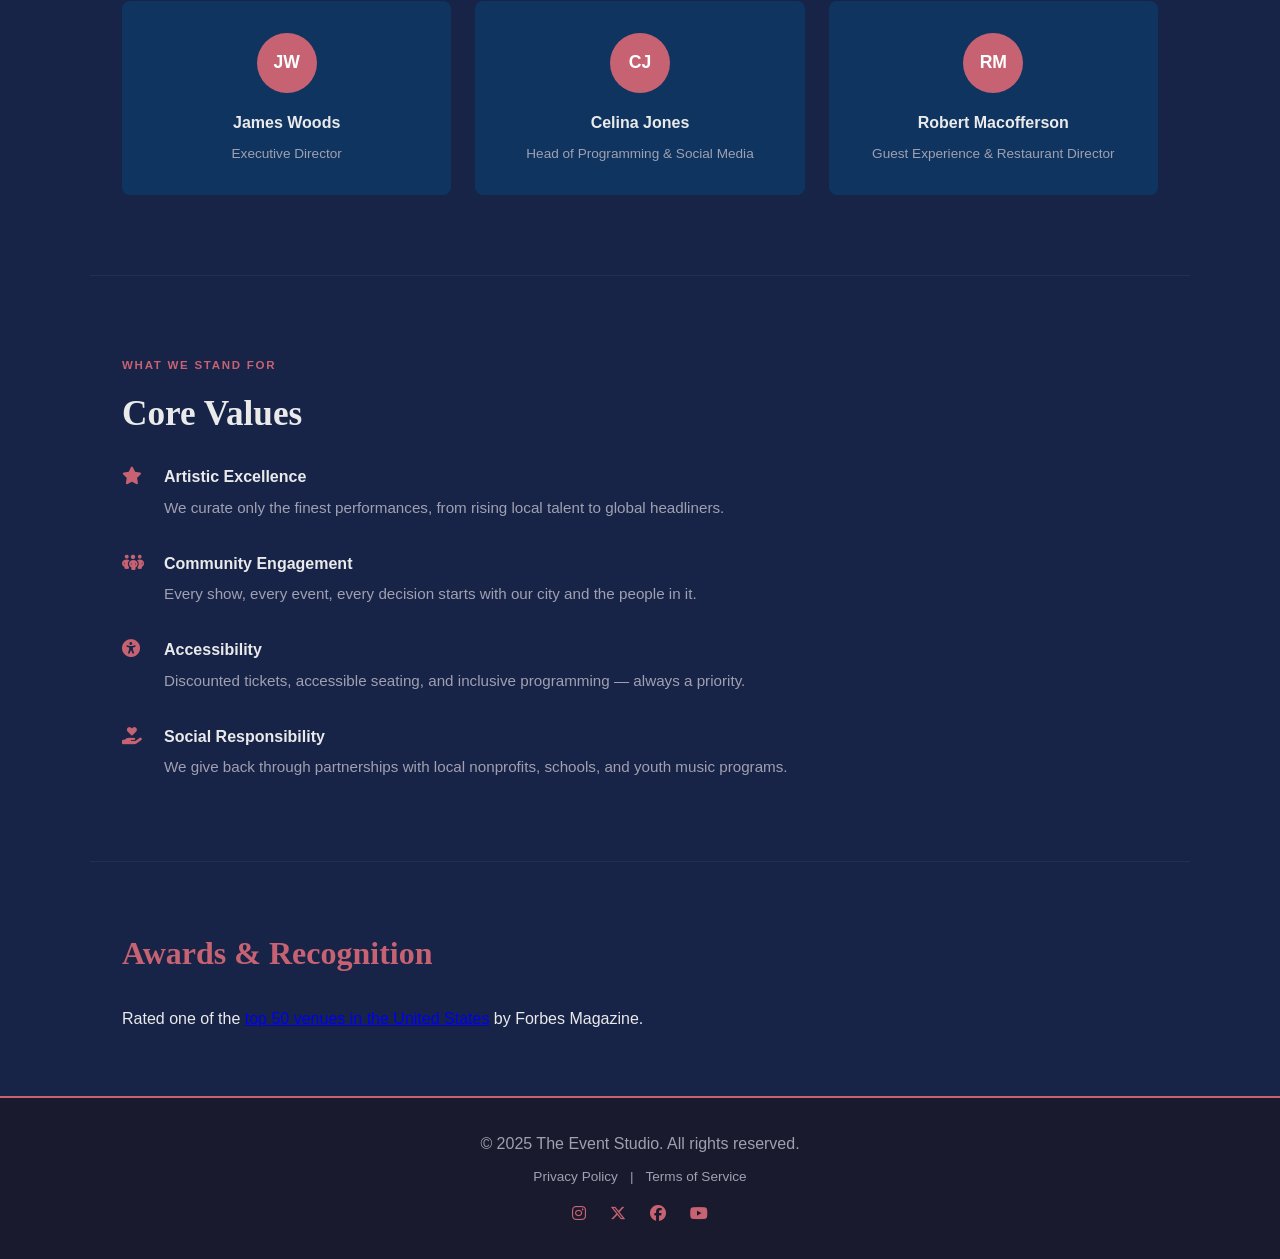
==== commit a95135af: "added legal pages (privacy and terms) to footer and added files and boilerplate for terms and privac" ====
--- a/about.html
+++ b/about.html
@@ -126,6 +126,11 @@
     <!-- Footer -->
   <footer>
     <p>&copy; 2025 The Event Studio. All rights reserved.</p>
+    <div class="footer-legal">
+    <a href="privacy.html">Privacy Policy</a>
+    <span>|</span>
+    <a href="terms.html">Terms of Service</a>
+    </div>
     <div class="social-links">
       <a href="https://instagram.com" target="_blank" aria-label="Instagram">
       <i class="fa-brands fa-instagram"></i>
--- a/styles.css
+++ b/styles.css
@@ -37,6 +37,7 @@
   margin: 0 auto;
   padding: 1rem 2rem;
   display: flex;           
+  flex-wrap: wrap;       
   justify-content: space-between;
   align-items: center;
 }   
@@ -276,6 +277,28 @@
   color: var(--color-muted);
 }
 
+.footer-legal {
+  display: flex;
+  justify-content: center;
+  align-items: center;
+  gap: 0.75rem;
+  margin-top: 0.5rem;
+  font-size: 0.85rem;
+}
+
+.footer-legal a {
+  color: var(--color-muted);
+  text-decoration: none;
+  transition: color 0.3s;
+}
+
+.footer-legal a:hover {
+  color: var(--color-accent);
+}
+
+.footer-legal span {
+  color: var(--color-muted);
+}
 
 .social-links {
   display: flex;
@@ -306,10 +329,15 @@
     background-color: var(--color-surface);
     padding: 1rem 2rem 1.5rem;
     gap: 0.25rem;
+    flex-wrap: wrap;
   }
 
   .nav-links.open {
-    display: flex;            
+    display: flex;  
+    padding: 0.5rem 0 1rem;                              
+    background-color: transparent;                        
+    border-top: 1px solid rgba(255, 255, 255, 0.08);     
+    margin-top: 0.5rem;             
   }
 
   .nav-links li {
@@ -579,6 +607,20 @@
   form {
     max-width: 100%;
   }
-}
-
-
+
+  .about-hero-text h1 {
+    font-size: 1.75rem;
+  }
+
+  .about-subtitle {
+    font-size: 1rem;
+  }
+
+  .about-section {
+    padding: 2.5rem 1rem;
+  }
+
+  .team-grid {
+    grid-template-columns: 1fr;
+  }
+}
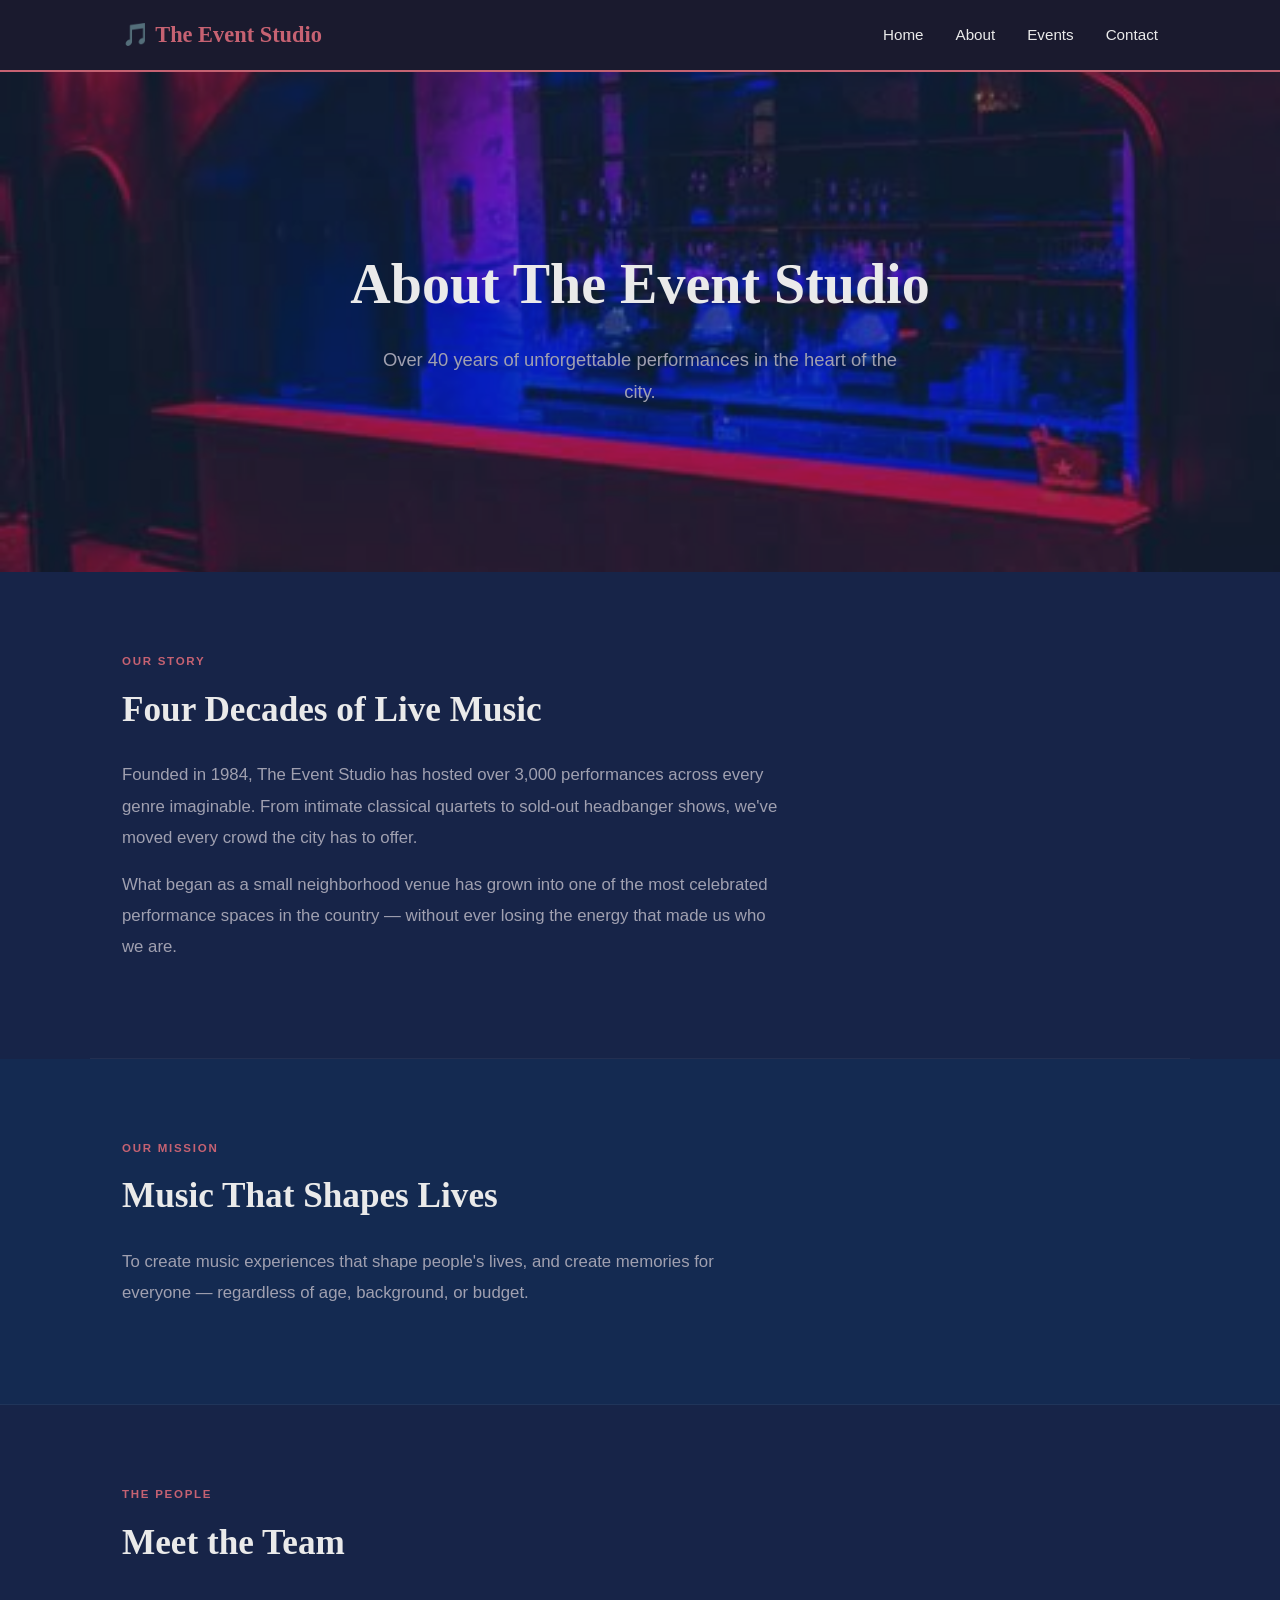
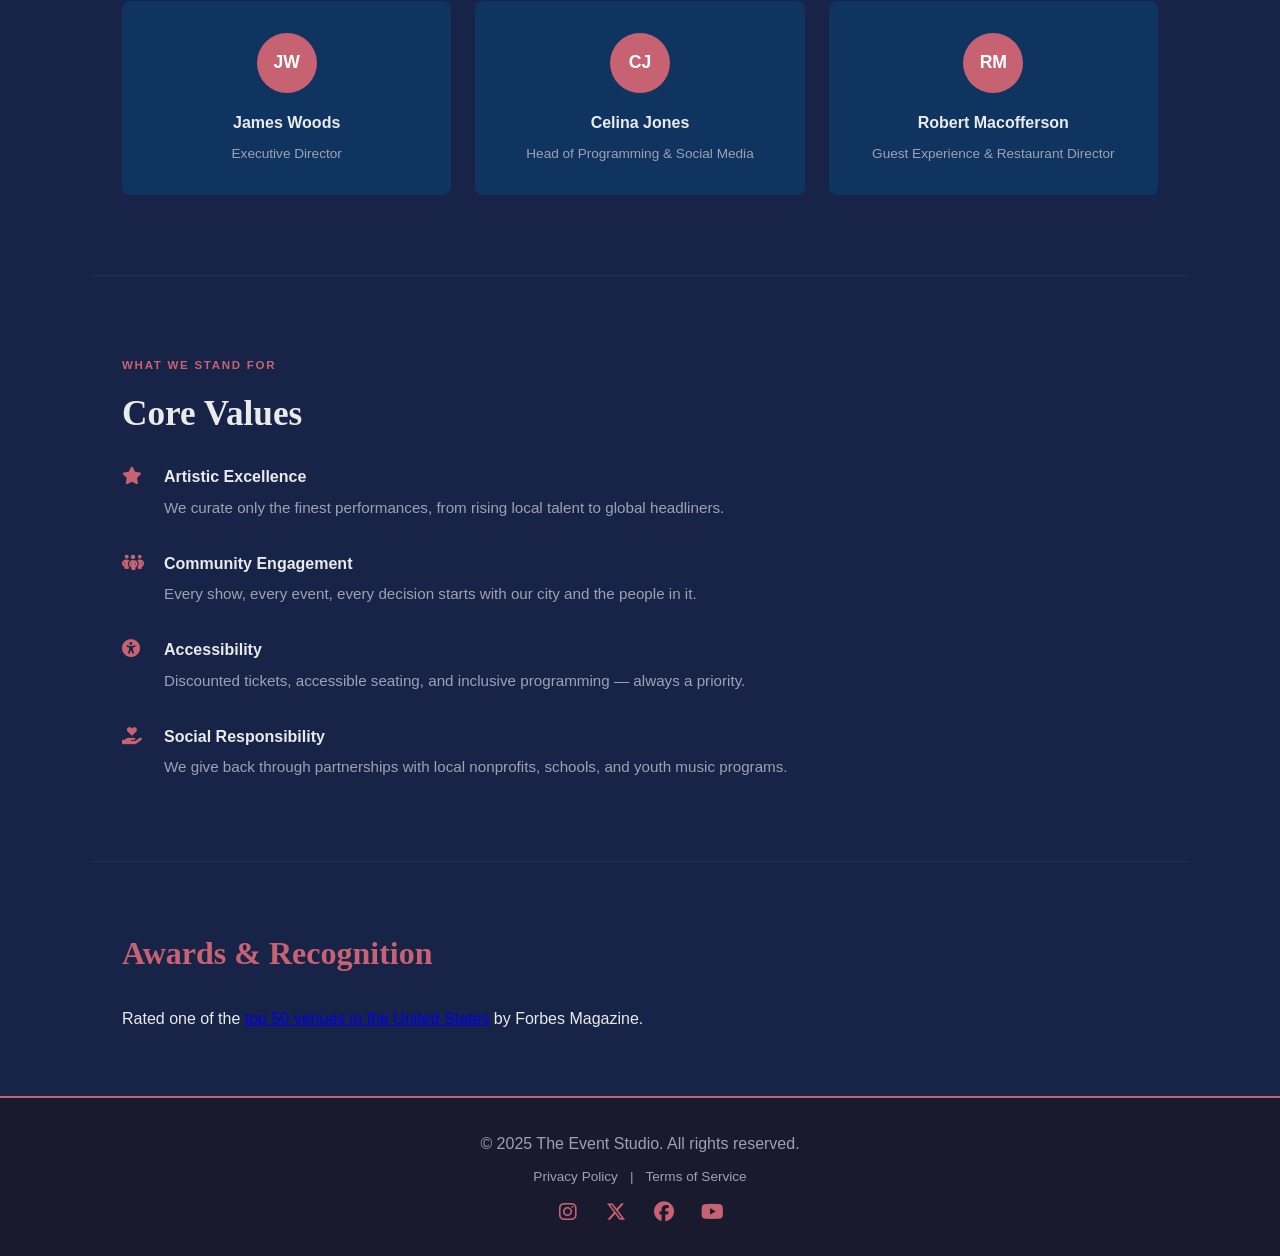
==== commit 3c48a12c: "fixed navigation issues with contact" ====
--- a/about.html
+++ b/about.html
@@ -24,7 +24,7 @@
         <li><a href="index.html">Home</a></li>
         <li><a href="about.html">About</a></li>
         <li><a href="events.html">Events</a></li>
-        <li><a href="events.html#contact">Contact</a></li>  
+        <li><a href="index.html#contact">Contact</a></li>
       </ul>
     </nav>
   </header>
--- a/styles.css
+++ b/styles.css
@@ -96,7 +96,6 @@
   transform: translateY(-7px) rotate(-45deg);
 }
 
-
 #hero {
   background-image: url('images/hero-hq.webp');
   background-size: cover;
@@ -113,8 +112,6 @@
   position: relative;
 }
 
-
-/* Dark overlay for better text contrast */
 #hero::before {
   content: '';
   position: absolute;
@@ -123,33 +120,61 @@
 }
 
 .hero-content {
-  position: relative;   /* content sits above the overlay */
+  position: relative;
   z-index: 1;
   padding: 2rem;
 }
 
 .hero-content h1 {
   font-family: var(--font-heading);
-  font-size: clamp(2rem, 5vw, 4rem);  /* responsive font size */
+  font-size: clamp(2rem, 5vw, 4rem);
   margin-bottom: 1rem;
-}
-
-#about-hero {
-  background-color: var(--color-surface);
-  padding: 4rem 2rem;
-  text-align: center;
-}
-
-#about-hero img {
-  max-width: 100%;
-  height: auto;
-  border-radius: var(--radius);
 }
 
 .hero-content p {
   font-size: 1.25rem;
   color: var(--color-muted);
   margin-bottom: 2rem;
+}
+
+#about-hero {
+  padding: 0;
+  max-width: 100%;
+  position: relative;
+  text-align: center;
+  background-color: var(--color-surface);
+}
+
+#about-hero img {
+  width: 100%;
+  max-height: 500px;
+  object-fit: cover;
+  display: block;
+  opacity: 0.6;
+}
+
+.about-hero-text {
+  position: absolute;
+  inset: 0;
+  display: flex;
+  flex-direction: column;
+  align-items: center;
+  justify-content: center;
+  padding: 2rem;
+  z-index: 1;
+}
+
+.about-hero-text h1 {
+  font-family: var(--font-heading);
+  font-size: clamp(2rem, 5vw, 3.5rem);
+  margin-bottom: 0.75rem;
+  color: var(--color-text);
+}
+
+.about-subtitle {
+  font-size: 1.15rem;
+  color: var(--color-muted);
+  max-width: 540px;
 }
 
 .btn {
@@ -167,7 +192,7 @@
 
 .btn:hover {
   background-color: #c73652;
-  transform: translateY(-2px);   /* lift effect on hover */
+  transform: translateY(-2px);
 }
 
 .btn-outline {
@@ -311,10 +336,208 @@
   color: var(--color-accent);
   text-decoration: none;
   transition: opacity 0.3s;
+  display: flex;
+  align-items: center;
+  justify-content: center;
+  width: 1.5rem;
+  height: 1.5rem;
+}
+
+.social-links i {
+  font-size: 1.25rem;
 }
 
 .social-links a:hover {
   opacity: 0.7;
+}
+
+.about-section {
+  max-width: var(--max-width);
+  margin: 0 auto;
+  padding: 5rem 2rem;
+  border-bottom: 1px solid rgba(255, 255, 255, 0.05);
+}
+
+.about-section--accent {
+  background-color: rgba(15, 52, 96, 0.4);
+  max-width: 100%;
+  padding-left: calc((100% - var(--max-width)) / 2 + 2rem);
+  padding-right: calc((100% - var(--max-width)) / 2 + 2rem);
+}
+
+.about-label {
+  font-size: 0.72rem;
+  text-transform: uppercase;
+  letter-spacing: 0.15em;
+  color: var(--color-accent);
+  font-weight: bold;
+  margin-bottom: 0.5rem;
+}
+
+.about-section h2 {
+  font-family: var(--font-heading);
+  font-size: clamp(1.6rem, 3vw, 2.2rem);
+  color: var(--color-text);
+  margin-bottom: 1.25rem;
+}
+
+.about-section p {
+  font-size: 1.05rem;
+  color: var(--color-muted);
+  max-width: 660px;
+  line-height: 1.85;
+  margin-bottom: 1rem;
+}
+
+.about-section a {
+  color: var(--color-accent);
+  text-decoration: underline;
+}
+
+.values-list {
+  list-style: none;
+  display: flex;
+  flex-direction: column;
+  gap: 1.75rem;
+  margin-top: 1.25rem;
+  padding: 0;
+}
+
+.values-list li {
+  display: flex;
+  align-items: flex-start;
+  gap: 1.25rem;
+  background: none;
+  border: none;
+  padding: 0;
+}
+
+.values-list i {
+  color: var(--color-accent);
+  font-size: 1.1rem;
+  margin-top: 0.25rem;
+  width: 22px;
+  flex-shrink: 0;
+}
+
+.values-list strong {
+  display: block;
+  font-size: 1rem;
+  color: var(--color-text);
+  margin-bottom: 0.2rem;
+}
+
+.values-list p {
+  margin: 0;
+  font-size: 0.95rem;
+  max-width: 100%;
+}
+
+.team-grid {
+  display: grid;
+  grid-template-columns: repeat(auto-fit, minmax(200px, 1fr));
+  gap: 1.5rem;
+  margin-top: 1.75rem;
+}
+
+.team-card {
+  background-color: var(--color-surface);
+  border-radius: var(--radius);
+  padding: 2rem 1.5rem;
+  text-align: center;
+  display: flex;
+  flex-direction: column;
+  align-items: center;
+  gap: 0.5rem;
+}
+
+.team-avatar {
+  width: 60px;
+  height: 60px;
+  border-radius: 50%;
+  background-color: var(--color-accent);
+  color: #fff;
+  font-size: 1.1rem;
+  font-weight: bold;
+  display: flex;
+  align-items: center;
+  justify-content: center;
+  margin-bottom: 0.5rem;
+}
+
+.team-card strong {
+  font-size: 1rem;
+  color: var(--color-text);
+}
+
+.team-card span {
+  font-size: 0.85rem;
+  color: var(--color-muted);
+  line-height: 1.4;
+}
+
+.legal-hero {
+  background-color: var(--color-surface);
+  padding: 4rem 2rem;
+  text-align: center;
+  border-bottom: 2px solid var(--color-accent);
+}
+
+.legal-hero h1 {
+  font-family: var(--font-heading);
+  font-size: clamp(2rem, 4vw, 3rem);
+  margin-bottom: 0.5rem;
+}
+
+.legal-meta {
+  font-size: 0.9rem;
+  color: var(--color-muted);
+}
+
+.legal-body {
+  max-width: 800px;
+  margin: 0 auto;
+  padding: 4rem 2rem;
+  display: flex;
+  flex-direction: column;
+  gap: 2.5rem;
+}
+
+.legal-block h2 {
+  font-family: var(--font-heading);
+  font-size: 1.2rem;
+  color: var(--color-accent);
+  margin-bottom: 0.75rem;
+}
+
+.legal-block p {
+  font-size: 1rem;
+  color: var(--color-muted);
+  line-height: 1.85;
+  margin-bottom: 0.75rem;
+}
+
+.legal-block ul {
+  list-style: disc;
+  padding-left: 1.5rem;
+  display: flex;
+  flex-direction: column;
+  gap: 0.4rem;
+}
+
+.legal-block ul li {
+  font-size: 0.95rem;
+  color: var(--color-muted);
+  line-height: 1.7;
+}
+
+.legal-block a {
+  color: var(--color-accent);
+  text-decoration: underline;
+}
+
+.legal-block a:hover {
+  opacity: 0.8;
 }
 
 @media (max-width: 900px) {
@@ -365,202 +588,15 @@
   th, td {
     padding: 0.7rem 1rem;
   }
-}
-
-#about-hero {
-  padding: 0;
-  max-width: 100%;
-  position: relative;
-  text-align: center;
-  background-color: var(--color-surface);
-}
-
-#about-hero img {
-  width: 100%;
-  max-height: 500px;
-  object-fit: cover;
-  display: block;
-  opacity: 0.6;
-}
-
-.about-hero-text {
-  position: absolute;
-  inset: 0;
-  display: flex;
-  flex-direction: column;
-  align-items: center;
-  justify-content: center;
-  padding: 2rem;
-  z-index: 1;
-}
-
-.about-hero-text h1 {
-  font-family: var(--font-heading);
-  font-size: clamp(2rem, 5vw, 3.5rem);
-  margin-bottom: 0.75rem;
-  color: var(--color-text);
-}
-
-.about-subtitle {
-  font-size: 1.15rem;
-  color: var(--color-muted);
-  max-width: 540px;
-}
-
-.about-section {
-  max-width: var(--max-width);
-  margin: 0 auto;
-  padding: 5rem 2rem;
-  border-bottom: 1px solid rgba(255, 255, 255, 0.05);
-}
-
-.about-section--accent {
-  background-color: rgba(15, 52, 96, 0.4);
-  max-width: 100%;
-  padding-left: calc((100% - var(--max-width)) / 2 + 2rem);
-  padding-right: calc((100% - var(--max-width)) / 2 + 2rem);
-}
-
-.about-label {
-  font-size: 0.72rem;
-  text-transform: uppercase;
-  letter-spacing: 0.15em;
-  color: var(--color-accent);
-  font-weight: bold;
-  margin-bottom: 0.5rem;
-}
-
-.about-section h2 {
-  font-family: var(--font-heading);
-  font-size: clamp(1.6rem, 3vw, 2.2rem);
-  color: var(--color-text);
-  margin-bottom: 1.25rem;
-}
-
-.about-section p {
-  font-size: 1.05rem;
-  color: var(--color-muted);
-  max-width: 660px;
-  line-height: 1.85;
-  margin-bottom: 1rem;
-}
-
-.about-section a {
-  color: var(--color-accent);
-  text-decoration: underline;
-}
-
-/* VALUES LIST */
-.values-list {
-  list-style: none;
-  display: flex;
-  flex-direction: column;
-  gap: 1.75rem;
-  margin-top: 1.25rem;
-  padding: 0;
-}
-
-.values-list li {
-  display: flex;
-  align-items: flex-start;
-  gap: 1.25rem;
-  background: none;
-  border: none;
-  padding: 0;
-}
-
-.values-list i {
-  color: var(--color-accent);
-  font-size: 1.1rem;
-  margin-top: 0.25rem;
-  width: 22px;
-  flex-shrink: 0;
-}
-
-.values-list strong {
-  display: block;
-  font-size: 1rem;
-  color: var(--color-text);
-  margin-bottom: 0.2rem;
-}
-
-.values-list p {
-  margin: 0;
-  font-size: 0.95rem;
-  max-width: 100%;
-}
-
-.team-grid {
-  display: grid;
-  grid-template-columns: repeat(auto-fit, minmax(200px, 1fr));
-  gap: 1.5rem;
-  margin-top: 1.75rem;
-}
-
-.team-card {
-  background-color: var(--color-surface);
-  border-radius: var(--radius);
-  padding: 2rem 1.5rem;
-  text-align: center;
-  display: flex;
-  flex-direction: column;
-  align-items: center;
-  gap: 0.5rem;
-}
-
-.team-avatar {
-  width: 60px;
-  height: 60px;
-  border-radius: 50%;
-  background-color: var(--color-accent);
-  color: #fff;
-  font-size: 1.1rem;
-  font-weight: bold;
-  display: flex;
-  align-items: center;
-  justify-content: center;
-  margin-bottom: 0.5rem;
-}
-
-.team-card strong {
-  font-size: 1rem;
-  color: var(--color-text);
-}
-
-.team-card span {
-  font-size: 0.85rem;
-  color: var(--color-muted);
-  line-height: 1.4;
-}
-
-
-
-nav {
-  flex-wrap: wrap;
-}
-
-.nav-links.open {
-  display: flex;
-  flex-direction: column;
-  width: 100%;
-  gap: 0;
-  padding: 0.5rem 0 1rem;
-  background-color: transparent;
-  border-top: 1px solid rgba(255, 255, 255, 0.08);
-  margin-top: 0.5rem;
-}
-
-.nav-links.open li {
-  border-bottom: 1px solid rgba(255, 255, 255, 0.06);
-}
-
-.nav-links.open li:last-child {
-  border-bottom: none;
-}
-
-.nav-links.open a {
-  display: block;
-  padding: 0.65rem 0;
+
+  .about-section {
+    padding: 3.5rem 1.5rem;
+  }
+
+  .about-section--accent {
+    padding-left: 1.5rem;
+    padding-right: 1.5rem;
+  }
 }
 
 @media (max-width: 600px) {
@@ -623,4 +659,31 @@
   .team-grid {
     grid-template-columns: 1fr;
   }
-}
+
+  .legal-body {
+    padding: 2.5rem 1rem;
+  }
+
+  .legal-hero {
+    padding: 3rem 1rem;
+  }
+}
+
+@keyframes fadeInUp {
+  from {
+    opacity: 0;
+    transform: translateY(20px);
+  }
+  to {
+    opacity: 1;
+    transform: translateY(0);
+  }
+}
+
+.hero-content {
+  animation: fadeInUp 1s ease forwards;
+}
+
+.about-hero-text {
+  animation: fadeInUp 0.8s ease forwards;
+}
